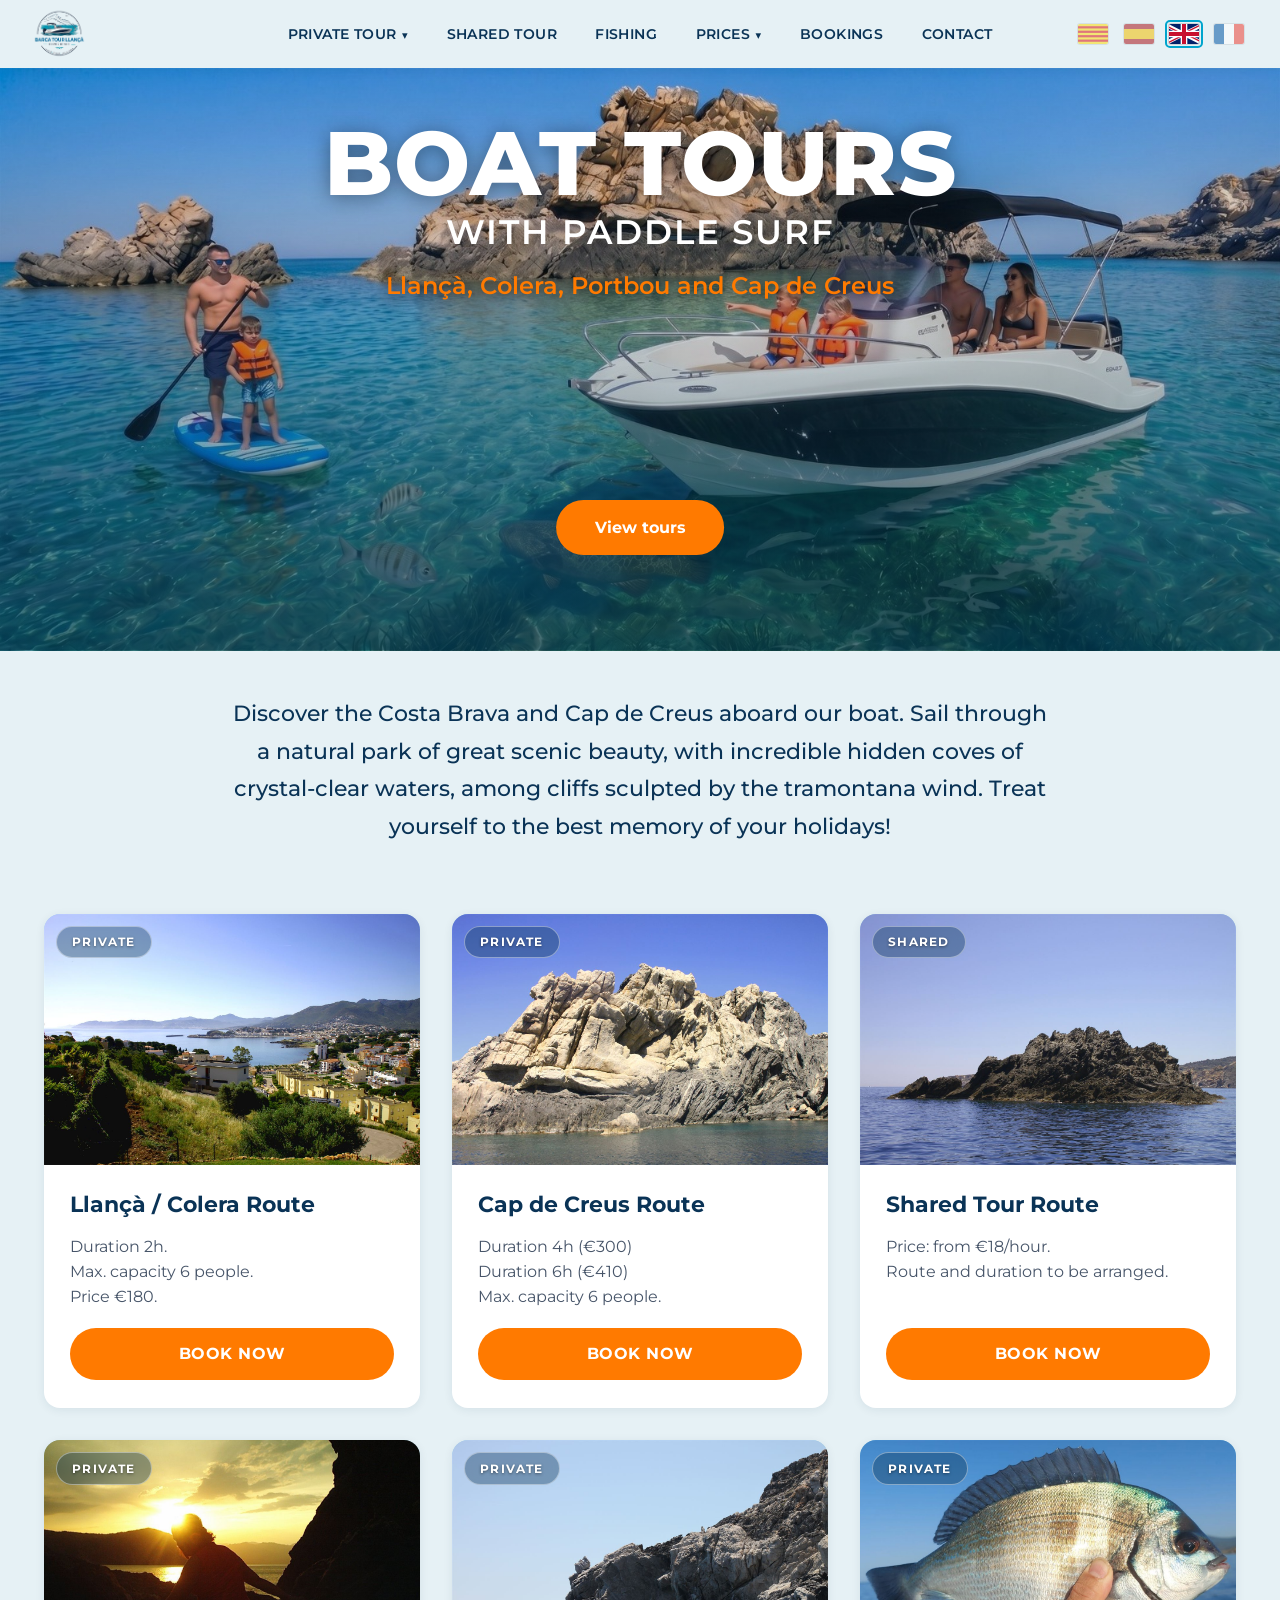
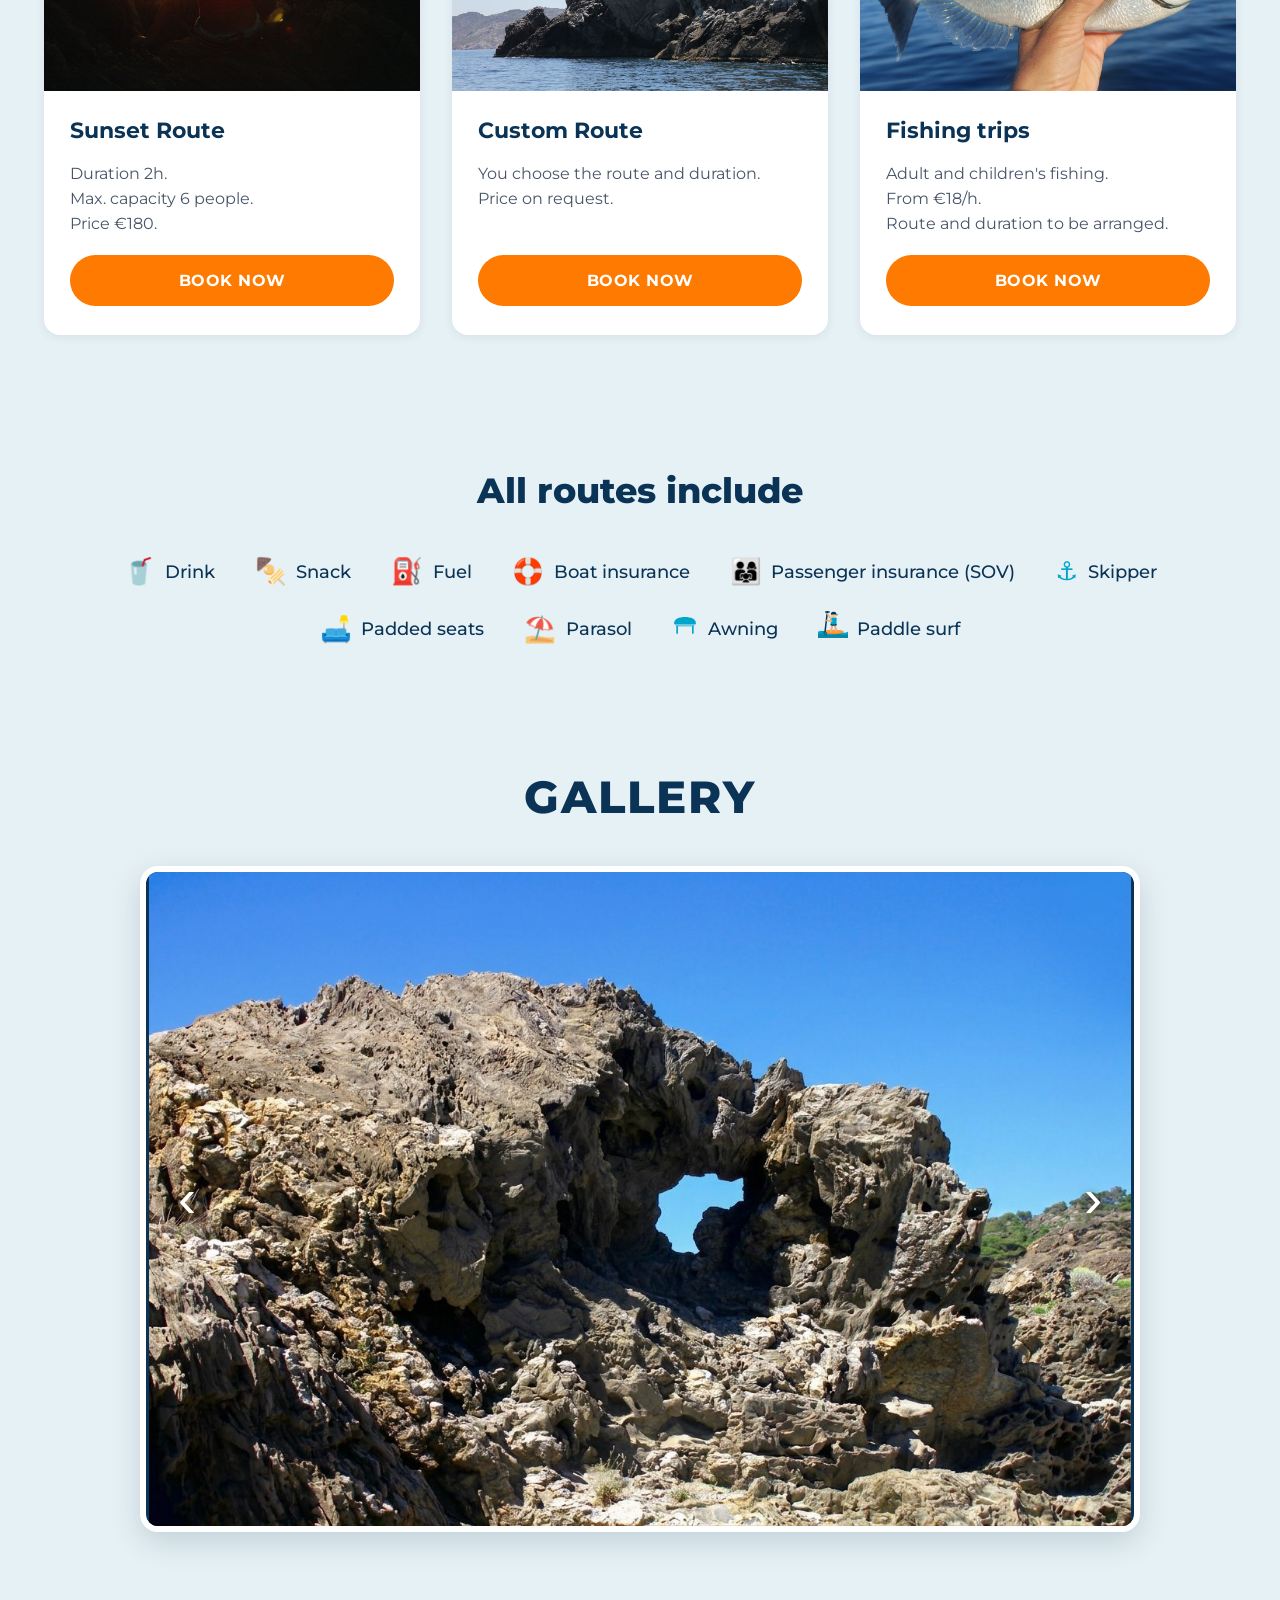
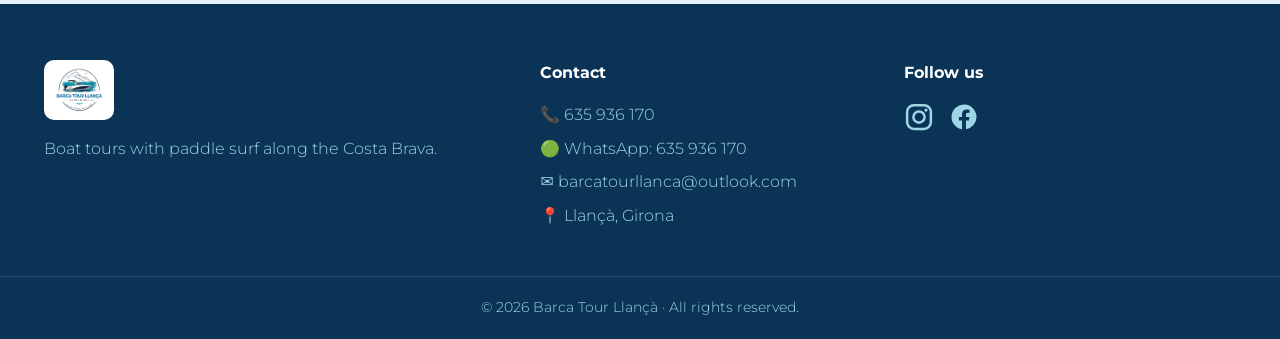
==== index.html @ fc1ee7b6 "Arreglat error de disposició" ====
<!DOCTYPE html>
<html lang="es">
<head>
  <meta charset="UTF-8" />
  <meta name="viewport" content="width=device-width, initial-scale=1.0" />

  <!-- Icona de la pestanya del navegador i de les cerques (favicon) -->
  <link rel="icon" type="image/png" href="img/favicon.png" />
  <link rel="apple-touch-icon" href="img/favicon.png" />

  <!-- SEO -->
  <title data-i18n="page_title">Excursiones en barco en Llançà y Cap de Creus | Barca Tour Llançà</title>
  <meta name="description" data-i18n="meta_description"
        content="Descubre la Costa Brava y Cap de Creus en barca desde Llançà: calas de aguas cristalinas, paddle surf y salidas de pesca. ¡El mejor recuerdo de tus vacaciones!" />
  <meta name="keywords"
        content="excursiones en barco Llançà, boat tour Cap de Creus, excursiones Colera, pesca turística Costa Brava, tours en barca, paddle surf Llançà, Portbou" />
  <meta name="author" content="Barca Tour Llançà" />
  <meta name="robots" content="index, follow" />
  <link rel="canonical" href="https://www.barcatourllanca.com/" />

  <!-- Open Graph (al compartir a xarxes) -->
  <meta property="og:type" content="website" />
  <meta property="og:url" content="https://www.barcatourllanca.com/" />
  <meta property="og:title" content="Excursiones en barco en Llançà y Cap de Creus | Barca Tour Llançà" />
  <meta property="og:description" content="Descubre la Costa Brava y Cap de Creus en barca desde Llançà: calas de aguas cristalinas, paddle surf y salidas de pesca. ¡El mejor recuerdo de tus vacaciones!" />
  <meta property="og:image" content="https://www.barcatourllanca.com/img/fondo.jpg" />
  <meta property="og:locale" content="es_ES" />
  <meta name="twitter:card" content="summary_large_image" />
  <meta name="twitter:image" content="https://www.barcatourllanca.com/img/fondo.jpg" />

  <!-- Dades estructurades per a Google -->
  <script type="application/ld+json">
  {
    "@context": "https://schema.org",
    "@type": "TravelAgency",
    "name": "Barca Tour Llançà",
    "url": "https://www.barcatourllanca.com",
    "description": "Excursiones en barco en Llançà, boat tour por Cap de Creus, excursiones a Colera y Portbou y pesca turística en la Costa Brava.",
    "image": "https://www.barcatourllanca.com/img/fondo.jpg",
    "telephone": "+34635936170",
    "email": "barcatourllanca@outlook.com",
    "address": {
      "@type": "PostalAddress",
      "streetAddress": "Port de Llançà S/N",
      "addressLocality": "Llançà",
      "addressRegion": "Girona",
      "postalCode": "17490",
      "addressCountry": "ES"
    },
    "areaServed": ["Llançà", "Colera", "Portbou", "Cap de Creus", "Costa Brava"],
    "knowsLanguage": ["ca", "es", "en", "fr"],
    "sameAs": ["https://instagram.com/barcatourllanca"]
  }
  </script>

  <!-- Tipografia Montserrat (totes les variants) -->
  <link rel="preconnect" href="https://fonts.googleapis.com" />
  <link rel="preconnect" href="https://fonts.gstatic.com" crossorigin />
  <link
    href="https://fonts.googleapis.com/css2?family=Montserrat:ital,wght@0,100..900;1,100..900&display=swap"
    rel="stylesheet" />

  <link rel="stylesheet" href="css/styles.css?v=2" />
</head>

<body id="top">
  <!-- ============ 1. ENCAPÇALAMENT ============ -->
  <header class="site-header">
    <!-- Una sola barra blanca: logo (esquerra) · pestanyes (centre) · idiomes (dreta) -->
    <div class="mainbar">
      <div class="mainbar-inner">
        <a class="logo-link" href="#top" aria-label="Inici">
          <img class="logo" src="img/logo.png" alt="Barca Tour Llançà - excursiones en barco" />
        </a>

        <nav class="nav-row" aria-label="Principal">
          <ul class="nav-list">
            <li class="nav-item has-dropdown">
              <a href="#v1" data-i18n="nav_private">TOUR PRIVADO</a>
              <ul class="dropdown">
                <li><a href="#v1" data-i18n="dd_colera">Ruta Colera / Portbou</a></li>
                <li><a href="#v2" data-i18n="dd_creus">Ruta Cap de Creus</a></li>
                <li><a href="#v3" data-i18n="dd_personal">Tour personalizado</a></li>
                <li><a href="#v4" data-i18n="dd_sunset">Tour Puesta de Sol</a></li>
              </ul>
            </li>
            <li class="nav-item"><a href="#v5" data-i18n="nav_shared">TOUR COMPARTIDO</a></li>
            <li class="nav-item"><a href="#v6" data-i18n="nav_fishing">PESCA</a></li>
            <li class="nav-item has-dropdown">
              <a href="#tours" data-i18n="nav_prices">PRECIOS</a>
              <ul class="dropdown" data-nosnippet>
                <li><a href="#tours" data-i18n="pr_2h">2 h — 180€</a></li>
                <li><a href="#tours" data-i18n="pr_4h">4 h — 300€</a></li>
                <li><a href="#tours" data-i18n="pr_6h">6 h — 410€</a></li>
              </ul>
            </li>
            <li class="nav-item"><a href="https://wa.me/34635936170?text=Hola!%20Vull%20fer%20una%20reserva" target="_blank" rel="noopener" data-i18n="nav_bookings">RESERVAS</a></li>
            <li class="nav-item"><a href="#contacte" data-i18n="nav_contact">CONTACTO</a></li>
          </ul>
        </nav>

        <div class="lang-switcher" role="group" aria-label="Language selector">
          <button class="lang-btn" data-lang="ca" title="Català"><img src="img/flags/ca.svg" alt="Català" /></button>
          <button class="lang-btn" data-lang="es" title="Español"><img src="img/flags/es.svg" alt="Español" /></button>
          <button class="lang-btn" data-lang="en" title="English"><img src="img/flags/en.svg" alt="English" /></button>
          <button class="lang-btn" data-lang="fr" title="Français"><img src="img/flags/fr.svg" alt="Français" /></button>
        </div>

        <button class="nav-toggle" aria-label="Menú" aria-expanded="false">
          <span></span><span></span><span></span>
        </button>

        <!-- Menú compacte només per a mòbil (3 botons) -->
        <ul class="mobile-menu" aria-label="Menú mòbil">
          <li><a href="#tours" data-i18n="nav_excursions">EXCURSIONES</a></li>
          <li><a href="https://wa.me/34635936170?text=Hola!%20Vull%20fer%20una%20reserva" target="_blank" rel="noopener" data-i18n="nav_bookings">RESERVAS</a></li>
          <li><a href="#contacte" data-i18n="nav_contact">CONTACTO</a></li>
        </ul>
      </div>
    </div>
  </header>

  <!-- ============ 2. COS ============ -->
  <main>
    <!-- Hero amb fondo.jpg (es mou amb l'scroll) -->
    <section class="hero">
      <div class="hero-overlay">
        <h1 class="hero-title">
          <span class="hero-title-main" data-i18n="hero_title_main">TOURS EN BARCA</span>
          <span class="hero-title-sub" data-i18n="hero_title_sub">CON PADDLE SURF</span>
        </h1>
        <p class="hero-subtitle" data-i18n="hero_subtitle">
          Llançà, Colera, Portbou y Cap de Creus
        </p>
        <a href="#tours" class="btn-primary" data-i18n="hero_cta">Ver excursiones</a>
      </div>
    </section>

    <!-- Secció: text descriptiu (just sota la foto del fons) -->
    <section class="intro reveal">
      <p class="intro-text" data-i18n="intro_text">
        Descobreix la Costa Brava i Cap de Creus a bord de la nostra barca. Navega per un parc
        natural d'una gran bellesa paisatgística, amb increïbles cales amagades, d'aigües
        cristal·lines, entre penya-segats esculpits per la tramuntana. Regala't el millor record
        de les teves vacances!
      </p>
    </section>

    <!-- 6 finestres (3 + 3) -->
    <section id="tours" class="windows">
      <div class="windows-grid">

        <!-- 1. Ruta Llançà / Colera (fotos v1) -->
        <article class="window reveal" id="v1" data-route="Ruta Llançà / Colera">
          <span class="route-tag" data-i18n="tag_private">Privat</span>
          <div class="slideshow" data-window="1"></div>
          <div class="window-info">
            <h3 class="window-title" data-i18n="w1_title">Ruta Llançà / Colera</h3>
            <p class="window-detail" data-nosnippet>
              <span data-i18n="w1_l1">Duración 2h.</span>
              <span data-i18n="w1_l2">Capacidad máxima 6p.</span>
              <span data-i18n="w1_l3">Precio 180€.</span>
            </p>
            <a class="btn-reserve" target="_blank" rel="noopener" data-i18n="reserve_now">RESERVA AHORA</a>
          </div>
        </article>

        <!-- 2. Ruta Cap de Creus (fotos v2) -->
        <article class="window reveal" id="v2" data-route="Ruta Cap de Creus">
          <span class="route-tag" data-i18n="tag_private">Privat</span>
          <div class="slideshow" data-window="2"></div>
          <div class="window-info">
            <h3 class="window-title" data-i18n="w2_title">Ruta Cap de Creus</h3>
            <p class="window-detail" data-nosnippet>
              <span data-i18n="w2_l1">Duración 4h (300€)</span>
              <span data-i18n="w2_l2">Duración 6h (410€)</span>
              <span data-i18n="w2_l3">Capacidad máxima 6p.</span>
            </p>
            <a class="btn-reserve" target="_blank" rel="noopener" data-i18n="reserve_now">RESERVA AHORA</a>
          </div>
        </article>

        <!-- 3. Ruta Tour Compartit (fotos v5) -->
        <article class="window reveal" id="v5" data-route="Ruta Tour Compartit">
          <span class="route-tag" data-i18n="tag_shared">Compartit</span>
          <div class="slideshow" data-window="5"></div>
          <div class="window-info">
            <h3 class="window-title" data-i18n="w5_title">Ruta Tour Compartit</h3>
            <p class="window-detail" data-nosnippet>
              <span data-i18n="w5_l1">Precio: a partir de 18€/hora.</span>
              <span data-i18n="w5_l2">Ruta y duración a concretar.</span>
            </p>
            <a class="btn-reserve" target="_blank" rel="noopener" data-i18n="reserve_now">RESERVA AHORA</a>
          </div>
        </article>

        <!-- 4. Ruta Posta de Sol (fotos v4) -->
        <article class="window reveal" id="v4" data-route="Ruta Puesta de Sol">
          <span class="route-tag" data-i18n="tag_private">Privat</span>
          <div class="slideshow" data-window="4"></div>
          <div class="window-info">
            <h3 class="window-title" data-i18n="w4_title">Ruta Puesta de Sol</h3>
            <p class="window-detail" data-nosnippet>
              <span data-i18n="w4_l1">Duración 2h.</span>
              <span data-i18n="w4_l2">Capacidad máxima 6p.</span>
              <span data-i18n="w4_l3">Precio 180€.</span>
            </p>
            <a class="btn-reserve" target="_blank" rel="noopener" data-i18n="reserve_now">RESERVA AHORA</a>
          </div>
        </article>

        <!-- 5. Ruta Personalitzada (fotos v3) -->
        <article class="window reveal" id="v3" data-route="Ruta Personalizada">
          <span class="route-tag" data-i18n="tag_private">Privat</span>
          <div class="slideshow" data-window="3"></div>
          <div class="window-info">
            <h3 class="window-title" data-i18n="w3_title">Ruta Personalizada</h3>
            <p class="window-detail" data-nosnippet>
              <span data-i18n="w3_l1">Tú decides ruta y duración.</span>
              <span data-i18n="w3_l2">Precio a convenir.</span>
            </p>
            <a class="btn-reserve" target="_blank" rel="noopener" data-i18n="reserve_now">RESERVA AHORA</a>
          </div>
        </article>

        <!-- 6. Tour Pesca (fotos v6) -->
        <article class="window reveal" id="v6" data-route="Salidas de pesca">
          <span class="route-tag" data-i18n="tag_private">Privat</span>
          <div class="slideshow" data-window="6"></div>
          <div class="window-info">
            <h3 class="window-title" data-i18n="w6_title">Salidas de pesca</h3>
            <p class="window-detail" data-nosnippet>
              <span data-i18n="w6_l1">Pesca adultos y pesca infantil.</span>
              <span data-i18n="w6_l2">A partir de 18€/h.</span>
              <span data-i18n="w6_l3">Ruta y duración a concretar.</span>
            </p>
            <a class="btn-reserve" target="_blank" rel="noopener" data-i18n="reserve_now">RESERVA AHORA</a>
          </div>
        </article>

      </div>
    </section>

    <!-- Secció: què inclouen les rutes -->
    <section class="includes reveal">
      <div class="includes-inner">
        <h2 data-i18n="includes_title">Todas nuestras rutas incluyen</h2>
        <ul class="includes-list">
          <li><span class="ico">🥤</span> <span data-i18n="inc_drink">Bebida</span></li>
          <li><span class="ico">🍢</span> <span data-i18n="inc_snack">Aperitivo</span></li>
          <li><span class="ico">⛽</span> <span data-i18n="inc_fuel">Combustible</span></li>
          <li><span class="ico">🛟</span> <span data-i18n="inc_boat">Seguro de barca</span></li>
          <li><span class="ico">👨‍👩‍👧</span> <span data-i18n="inc_pax">Seguro de pasajeros (SOV)</span></li>
          <li><span class="ico">⚓</span> <span data-i18n="inc_skipper">Patrón</span></li>
          <li><span class="ico">🛋️</span> <span data-i18n="inc_seats">Asientos acolchados</span></li>
          <li><span class="ico">⛱️</span> <span data-i18n="inc_parasol">Parasol</span></li>
          <li>
            <span class="ico">
              <svg viewBox="0 0 24 24" width="26" height="26" fill="currentColor" aria-hidden="true">
                <path d="M2 10c0-3.6 4.5-5.5 10-5.5S22 6.4 22 10v1H2v-1z" />
                <path d="M2 11h20l-2.2 2.4H4.2L2 11z" opacity=".55" />
                <rect x="4" y="12.6" width="1.5" height="7.4" rx=".5" />
                <rect x="18.5" y="12.6" width="1.5" height="7.4" rx=".5" />
              </svg>
            </span>
            <span data-i18n="inc_awning">Toldo</span>
          </li>
          <li>
            <span class="ico">
              <svg viewBox="0 0 48 48" width="30" height="30" aria-hidden="true">
                <!-- aigua -->
                <path d="M0 38 q6 -3 12 0 t12 0 t12 0 t12 0 V48 H0Z" fill="#00A5CD" />
                <path d="M0 42 q6 -2.5 12 0 t12 0 t12 0 t12 0 V48 H0Z" fill="#0b87a8" />
                <!-- taula -->
                <ellipse cx="25" cy="38.5" rx="16" ry="3.3" fill="#FF7A00" />
                <ellipse cx="25" cy="37.7" rx="16" ry="3" fill="#ff9a3d" />
                <!-- pala (mànec + fulla) -->
                <line x1="15" y1="6" x2="11" y2="40" stroke="#0A3356" stroke-width="2.4" stroke-linecap="round" />
                <line x1="12.3" y1="6.5" x2="17.7" y2="6.5" stroke="#0A3356" stroke-width="2.4" stroke-linecap="round" />
                <path d="M8.5 38 l5.5 1.5 -1.5 5 z" fill="#00A5CD" stroke="#0A3356" stroke-width="0.8" />
                <!-- cames -->
                <path d="M22.5 29 l-1.5 8" stroke="#eab17c" stroke-width="3.2" stroke-linecap="round" />
                <path d="M27.5 29 l1.5 8" stroke="#eab17c" stroke-width="3.2" stroke-linecap="round" />
                <!-- pantaló -->
                <path d="M20 25 h10 v2.5 q-5 2 -10 0 z" fill="#0A3356" />
                <!-- samarreta -->
                <path d="M20 16 q5 -2.2 10 0 l-0.6 9.5 q-4.4 1.6 -8.8 0 z" fill="#00A5CD" />
                <!-- braços cap a la pala -->
                <path d="M21 17.5 L14.7 9" stroke="#eab17c" stroke-width="2.6" stroke-linecap="round" />
                <path d="M22 21 L13.4 20" stroke="#eab17c" stroke-width="2.6" stroke-linecap="round" />
                <!-- cap -->
                <circle cx="25" cy="11" r="4.3" fill="#f4c98f" />
                <!-- gorra -->
                <path d="M20.4 10.4 a4.6 4.6 0 0 1 9.2 0 z" fill="#0A3356" />
                <path d="M29.6 10.4 l3.2 .5 -3.2 1.2 z" fill="#0A3356" />
              </svg>
            </span>
            <span data-i18n="inc_paddle">Paddle surf</span>
          </li>
        </ul>
      </div>
    </section>

    <!-- Secció: GALERIA -->
    <section id="galeria" class="gallery reveal">
      <h2 class="gallery-title" data-i18n="gallery_title">GALERÍA</h2>
      <div class="gallery-carousel" id="gallery">
        <button class="g-arrow g-prev" aria-label="Anterior">&#8249;</button>
        <button class="g-arrow g-next" aria-label="Siguiente">&#8250;</button>
      </div>
    </section>
  </main>

  <!-- ============ 3. PEU DE PÀGINA ============ -->
  <footer id="contacte" class="site-footer">
    <div class="footer-inner">
      <div class="footer-col">
        <a href="#top" aria-label="Inici">
          <img class="footer-logo" src="img/logo.png" alt="Barca Tour Llançà - excursiones en barco" />
        </a>
        <p data-i18n="footer_tagline">Tours en barca con paddle surf por la Costa Brava.</p>
      </div>
      <div class="footer-col">
        <h4 data-i18n="footer_contact_title">Contacto</h4>
        <p>📞 <a href="tel:+34635936170">635 936 170</a></p>
        <p>🟢 <a href="https://wa.me/34635936170" target="_blank" rel="noopener">WhatsApp: 635 936 170</a></p>
        <p>✉️ <a href="mailto:barcatourllanca@outlook.com">barcatourllanca@outlook.com</a></p>
        <p>📍 <a href="https://www.google.com/maps/search/?api=1&query=Port+de+Llan%C3%A7%C3%A0,+Girona,+Espanya" target="_blank" rel="noopener"><span data-i18n="footer_address">Port de Llançà S/N</span></a></p>
      </div>
      <div class="footer-col">
        <h4 data-i18n="footer_follow_title">Síguenos</h4>
        <div class="social">
          <a href="https://instagram.com/barcatourllanca" target="_blank" rel="noopener" aria-label="Instagram">
            <svg viewBox="0 0 24 24" fill="none" stroke="currentColor" stroke-width="2" aria-hidden="true">
              <rect x="2.5" y="2.5" width="19" height="19" rx="5.5" />
              <circle cx="12" cy="12" r="4.5" />
              <circle cx="17.6" cy="6.4" r="1.3" fill="currentColor" stroke="none" />
            </svg>
          </a>
          <a href="https://www.facebook.com/profile.php?id=61590834710338" target="_blank" rel="noopener" aria-label="Facebook">
            <svg viewBox="0 0 24 24" fill="currentColor" aria-hidden="true">
              <path d="M22 12a10 10 0 1 0-11.56 9.88v-6.99H7.9V12h2.54V9.85c0-2.5 1.49-3.89 3.78-3.89 1.09 0 2.24.2 2.24.2v2.46h-1.26c-1.24 0-1.63.77-1.63 1.56V12h2.78l-.44 2.89h-2.34v6.99A10 10 0 0 0 22 12z" />
            </svg>
          </a>
        </div>
      </div>
    </div>
    <div class="footer-bottom">
      <p>© <span id="year"></span> Barca Tour Llançà · <span data-i18n="footer_rights">Todos los derechos reservados.</span></p>
    </div>
  </footer>

  <script src="js/i18n.js?v=2"></script>
</body>
</html>
---- css/styles.css ----
/* ============================================================
   VARIABLES I PALETA (tema marí)
   ============================================================ */
:root {
  --c-deep:    #0A3356;   /* blau marí: textos, títols, línies */
  --c-sea:     #00A5CD;   /* cian de marca */
  --c-primary: #00A5CD;   /* cian: enllaços i detalls */
  --c-sky:     #9fd6e6;   /* cian clar (text del peu) */
  --c-foam:    #E6F1F5;   /* fons amb un toc de mar suau (60% del lloc) */
  --c-sand:    #ff9a3d;   /* taronja clar (hover del CTA) */
  --c-sun:     #FF7A00;   /* taronja CTA "Reserva" */
  --c-white:   #ffffff;
  --c-text:    #0A3356;   /* text principal */
  --c-muted:   #475569;   /* text secundari */

  --shadow-sm: 0 2px 10px rgba(2, 48, 71, 0.08);
  --shadow-md: 0 10px 30px rgba(2, 48, 71, 0.16);
  --radius:    16px;
  --maxw:      1240px;
  --t:         0.3s ease;
}

/* ============================================================
   RESET I BASE
   ============================================================ */
*, *::before, *::after { box-sizing: border-box; margin: 0; padding: 0; }
html { scroll-behavior: smooth; scroll-padding-top: 100px; }
body {
  font-family: "Montserrat", system-ui, sans-serif;
  font-weight: 400;
  color: var(--c-text);
  background: var(--c-foam);
  line-height: 1.6;
  overflow-x: hidden;
}
img { display: block; max-width: 100%; }
a { text-decoration: none; color: inherit; }
ul { list-style: none; }

/* ============================================================
   1. ENCAPÇALAMENT
   ============================================================ */
.site-header {
  position: sticky;
  top: 0;
  z-index: 1000;
  background: var(--c-foam);     /* mateix fons que la resta (toc de mar, no blanc) */
  box-shadow: var(--shadow-sm);
}

/* Selector d'idioma amb banderes (a la dreta de la barra blanca) */
.lang-switcher {
  display: flex;
  gap: 0.45rem;
  grid-column: 3;
  justify-self: end;
}
.lang-btn {
  border: 2px solid transparent;
  background: transparent;
  padding: 2px;
  border-radius: 5px;
  cursor: pointer;
  opacity: 0.55;
  line-height: 0;
  transition: var(--t);
}
.lang-btn:hover { opacity: 1; }
.lang-btn.active { opacity: 1; border-color: var(--c-primary); }
.lang-btn img {
  width: 30px;
  height: 20px;
  object-fit: cover;
  border-radius: 2px;
  display: block;
  box-shadow: 0 0 0 1px rgba(0, 0, 0, 0.12);   /* contorn fi perquè es vegi sobre blanc */
}

/* Barra principal */
.mainbar { background: var(--c-foam); }
.mainbar-inner {
  position: relative;
  max-width: none;
  margin: 0;
  padding: 0.45rem 2rem;                /* barra una mica més baixa */
  display: grid;
  grid-template-columns: 1fr auto 1fr;  /* logo esq. | pestanyes centre | idiomes dreta */
  align-items: center;
  gap: 1.5rem;
}
.logo-link { grid-column: 1; justify-self: start; }   /* logo a l'esquerra de tot */
.nav-row   { grid-column: 2; justify-self: center; }  /* pestanyes al centre */
.logo {
  height: 54px;
  width: auto;
  object-fit: contain;
  transition: height var(--t);
}
/* La capçalera s'encongeix en fer scroll */
.site-header.scrolled .logo { height: 42px; }
.site-header.scrolled .mainbar-inner { padding-top: 0.35rem; padding-bottom: 0.35rem; }

/* Pestanyes */
.nav-list {
  display: flex;
  align-items: center;
  gap: 0.4rem;
  flex-wrap: wrap;
  justify-content: center;
}
.nav-item > a {
  display: block;
  padding: 0.55rem 1rem;
  border-radius: 999px;
  font-weight: 600;
  font-size: 0.9rem;
  letter-spacing: 0.4px;
  color: var(--c-deep);
  transition: var(--t);
}
.nav-item > a:hover { background: var(--c-white); color: var(--c-primary); }

/* Menú desplegable (Tour Privat) */
.has-dropdown { position: relative; }
.has-dropdown > a::after {
  content: "▾";
  margin-left: 0.35rem;
  font-size: 0.7rem;
}
.dropdown {
  position: absolute;
  top: 100%;
  left: 50%;
  transform: translateX(-50%) translateY(10px);
  min-width: 240px;
  background: var(--c-white);
  border-radius: 12px;
  box-shadow: var(--shadow-md);
  padding: 0.5rem;
  opacity: 0;
  visibility: hidden;
  transition: var(--t);
  z-index: 50;
}
.has-dropdown:hover .dropdown,
.has-dropdown:focus-within .dropdown {
  opacity: 1;
  visibility: visible;
  transform: translateX(-50%) translateY(6px);
}
.dropdown a {
  display: block;
  padding: 0.65rem 0.9rem;
  border-radius: 8px;
  font-size: 0.88rem;
  font-weight: 500;
  color: var(--c-text);
  transition: var(--t);
}
.dropdown a:hover { background: var(--c-foam); color: var(--c-primary); }

/* Botó hamburguesa */
.nav-toggle {
  display: none;
  flex-direction: column;
  gap: 5px;
  background: none;
  border: none;
  cursor: pointer;
  padding: 0.4rem;
}
.nav-toggle span {
  width: 26px;
  height: 3px;
  background: var(--c-deep);
  border-radius: 2px;
  transition: var(--t);
}

/* Menú compacte de mòbil: amagat per defecte (només es mostra en mòbil) */
.mobile-menu { display: none; }

/* ============================================================
   2. HERO (fondo.jpg que es mou amb l'scroll)
   ============================================================ */
.hero {
  position: relative;
  /* L'alçada segueix la proporció de la foto (2952x1344 = 45.5%) perquè es vegi SENCERA */
  height: 45.5vw;
  min-height: 460px;
  max-height: 96vh;
  display: flex;
  align-items: flex-start;          /* text a dalt */
  justify-content: center;
  text-align: center;
  padding: 3rem 1.5rem 1.5rem;
  color: var(--c-white);
  /* Degradat: a dalt transparent (es veu el cel), al centre clar (la barca),
     a baix fosc (el text es llegeix bé) */
  background-image:
    linear-gradient(180deg,
      rgba(2, 48, 71, 0.08) 0%,
      rgba(2, 48, 71, 0.20) 45%,
      rgba(2, 48, 71, 0.70) 100%),
    url("../img/fondo.jpg");
  background-size: cover;
  background-position: center;
  background-repeat: no-repeat;
  /* SENSE "fixed": la imatge es desplaça amb la pàgina */
}
.hero-overlay { max-width: 900px; margin: 0 auto; width: 100%; }
.hero-title {
  margin: 0 auto;
  text-align: center;
  line-height: 1.05;
  text-transform: uppercase;
  letter-spacing: 1px;
  text-shadow: 0 2px 20px rgba(0, 0, 0, 0.4);
}
.hero-title-main { display: block; font-size: clamp(2.6rem, 8vw, 5.6rem); font-weight: 800; white-space: nowrap; }
.hero-title-sub  { display: block; margin-top: 0.25rem; font-size: clamp(1.1rem, 3vw, 2.1rem); font-weight: 600; letter-spacing: 2px; }
.hero-subtitle {
  margin: 1.1rem 0 2rem;
  font-size: clamp(1.05rem, 2.2vw, 1.5rem);
  font-weight: 600;
  color: var(--c-sun);                       /* taronja corporatiu */
  text-shadow: 0 2px 12px rgba(0, 0, 0, 0.55); /* perquè es llegeixi sobre la foto */
}
.btn-primary {
  position: absolute;        /* separat del text, ancorat a baix */
  left: 50%;
  bottom: 6rem;            /* just sota la barca; puja/baixa aquest valor */
  transform: translateX(-50%);
  background: var(--c-sun);
  color: var(--c-white);
  font-weight: 700;
  padding: 0.9rem 2.4rem;
  border-radius: 999px;
  box-shadow: var(--shadow-md);
  transition: var(--t);
}
.btn-primary:hover { background: var(--c-sand); transform: translateX(-50%) translateY(-3px); }

/* ============================================================
   2. FINESTRES (3 + 3)
   ============================================================ */
.windows {
  max-width: var(--maxw);
  margin: 0 auto;
  padding: 2.5rem 1.5rem 4.5rem;
}
.windows-grid {
  display: grid;
  grid-template-columns: repeat(3, 1fr);
  gap: 2rem;
}
.window {
  position: relative;
  z-index: 1;
  display: flex;
  flex-direction: column;          /* per alinear el botó a baix */
  background: var(--c-white);
  border-radius: var(--radius);
  overflow: hidden;
  box-shadow: var(--shadow-sm);
  transition: transform var(--t), box-shadow var(--t);
}
/* En passar-hi el cursor: zoom (s'amplia) i se situa per damunt de les altres.
   Es fa servir més especificitat perquè guanyi a ".reveal.visible { transform: none }" */
.windows-grid .window:hover {
  transform: scale(1.06);
  z-index: 10;
  box-shadow: var(--shadow-md);
}

/* Ressaltat suau de la finestra quan s'hi arriba des d'una pestanya de ruta */
.window.flash {
  z-index: 10;
  animation: windowFlash 1.6s ease;
}
@keyframes windowFlash {
  0%   { transform: scale(1);    box-shadow: 0 0 0 0 rgba(0, 165, 205, 0.45), var(--shadow-sm); }
  40%  { transform: scale(1.035); box-shadow: 0 0 0 9px rgba(0, 165, 205, 0.22), var(--shadow-md); }
  100% { transform: scale(1);    box-shadow: 0 0 0 0 rgba(0, 165, 205, 0), var(--shadow-sm); }
}

/* Slideshow amb fos encadenat lent */
.slideshow {
  position: relative;
  width: 100%;
  aspect-ratio: 3 / 2;        /* encaixa millor les fotos (menys retall) */
  flex-shrink: 0;
  overflow: hidden;
  background: var(--c-sky);
}
.slideshow .slide {
  position: absolute;
  inset: 0;
  width: 100%;
  height: 100%;
  object-fit: cover;
  opacity: 0;
  transition: opacity 1s ease;   /* fos lent (degradat) entre fotos */
}
.slideshow .slide.active { opacity: 1; }

/* Etiqueta flotant "Privat / Compartit" a dalt de la foto (vidre glaçat) */
.route-tag {
  position: absolute;
  top: 12px;
  left: 12px;
  z-index: 5;
  padding: 0.32rem 0.95rem;
  border-radius: 999px;
  font-size: 0.78rem;
  font-weight: 700;
  letter-spacing: 1.2px;
  text-transform: uppercase;
  color: #fff;
  background: rgba(10, 51, 86, 0.38);            /* blau marí translúcid */
  backdrop-filter: blur(6px);                    /* difumina la foto del darrere */
  -webkit-backdrop-filter: blur(6px);
  border: 1px solid rgba(255, 255, 255, 0.4);
  text-shadow: 0 1px 3px rgba(0, 0, 0, 0.45);
  pointer-events: none;                          /* no molesta els clics */
}

/* Fletxes estil Instagram (només visibles en hover) */
.slide-arrow {
  position: absolute;
  top: 50%;
  transform: translateY(-50%);
  width: 40px;
  height: 40px;
  display: flex;
  align-items: center;
  justify-content: center;
  border: none;
  background: transparent;                       /* sense cercle blanc */
  color: var(--c-white);
  font-size: 2.4rem;
  line-height: 1;
  cursor: pointer;
  opacity: 0;
  text-shadow: 0 1px 5px rgba(0, 0, 0, 0.65);    /* perquè es vegi sobre la foto */
  transition: opacity var(--t), transform var(--t);
  z-index: 4;
}
.slide-arrow:hover { transform: translateY(-50%) scale(1.18); }
.slide-arrow.prev { left: 6px; }
.slide-arrow.next { right: 6px; }
.window:hover .slide-arrow { opacity: 1; }   /* apareixen en passar el cursor */

/* Placeholder quan encara no hi ha fotos (finestra Pesca) */
.slideshow.no-photo {
  display: flex;
  align-items: center;
  justify-content: center;
  background: linear-gradient(135deg, var(--c-sky), var(--c-primary));
}
.no-photo-label {
  color: var(--c-white);
  font-weight: 700;
  font-size: 1.1rem;
  text-align: center;
  padding: 1rem;
}

.window-info {
  padding: 1.4rem 1.6rem 1.8rem;
  display: flex;
  flex-direction: column;
  flex: 1;                /* ocupa tota l'alçada -> el botó es pot alinear a baix */
}
.window-title {
  font-size: 1.4rem;
  font-weight: 700;
  color: var(--c-deep);
  margin-bottom: 0.7rem;
}
.window-detail { margin-bottom: 1.2rem; }
.window-detail span {
  display: block;
  color: var(--c-muted);
  font-size: 0.98rem;
}

/* Botó "RESERVA AHORA" (obre WhatsApp) */
.btn-reserve {
  display: block;
  margin-top: auto;          /* enganxat a baix -> tots els botons alineats */
  text-align: center;
  background: var(--c-sun);
  color: var(--c-white);
  font-weight: 700;
  letter-spacing: 0.5px;
  padding: 0.8rem 1rem;
  border-radius: 999px;
  transition: var(--t);
}
.btn-reserve:hover { background: var(--c-sand); transform: translateY(-2px); }

/* Animació d'aparició en fer scroll */
.reveal {
  opacity: 0;
  transform: translateY(30px);
  transition: opacity 0.7s ease, transform 0.7s ease;
}
.reveal.visible { opacity: 1; transform: none; }

/* ============================================================
   2b. SECCIÓ "QUÈ INCLOUEN LES RUTES"
   ============================================================ */
.includes {
  background: var(--c-foam);     /* mateix fons clar -> sense canvi brusc */
  color: var(--c-deep);
  padding: 3.5rem 1.5rem;
}
.includes-inner { max-width: var(--maxw); margin: 0 auto; text-align: center; }
.includes h2 {
  font-size: clamp(1.5rem, 3vw, 2.2rem);
  font-weight: 800;
  margin-bottom: 2rem;
}
.includes-list {
  display: flex;
  flex-wrap: wrap;
  justify-content: center;
  gap: 1rem 2.5rem;
}
.includes-list li {
  display: flex;
  align-items: center;
  gap: 0.6rem;
  font-size: 1.1rem;
  font-weight: 500;
}
.includes-list .ico {
  font-size: 1.6rem;
  color: var(--c-primary);
}

/* Text descriptiu (just sota el hero) */
.intro { background: var(--c-foam); padding: 2.75rem 1.5rem 1.75rem; }
.intro-text {
  max-width: 820px;
  margin: 0 auto;
  text-align: center;
  font-size: clamp(1.05rem, 2vw, 1.35rem);
  font-weight: 500;
  line-height: 1.75;
  color: var(--c-deep);
}

/* ============================================================
   2c. GALERIA (gran, gairebé tota la pantalla)
   ============================================================ */
.gallery { padding: 3.5rem 1.5rem 4.5rem; }
.gallery-title {
  text-align: center;
  font-size: clamp(1.8rem, 4vw, 2.8rem);
  font-weight: 800;
  letter-spacing: 2px;
  color: var(--c-deep);
  margin-bottom: 2rem;
}
.gallery-carousel {
  position: relative;
  width: 100%;
  max-width: 1000px;            /* no ocupa tota l'amplada */
  margin: 0 auto;
  aspect-ratio: 3 / 2;          /* mateixa forma que les fotos -> es veuen senceres */
  overflow: hidden;
  border-radius: 18px;
  border: 6px solid var(--c-white);   /* marc blanc tipus foto */
  box-shadow: var(--shadow-md);
  background: var(--c-deep);
}
.gallery-carousel .g-slide {
  position: absolute;
  inset: 0;
  width: 100%;
  height: 100%;
  object-fit: contain;          /* foto SENCERA, sense retallar */
  opacity: 0;
  transition: opacity 1.2s ease;   /* fos lent (degradat) */
}
.gallery-carousel .g-slide.active { opacity: 1; }

.g-arrow {
  position: absolute;
  top: 50%;
  transform: translateY(-50%);
  width: 54px;
  height: 54px;
  display: flex;
  align-items: center;
  justify-content: center;
  border: none;
  background: transparent;                      /* sense cercle blanc */
  color: var(--c-white);
  font-size: 3.4rem;
  line-height: 1;
  cursor: pointer;
  z-index: 5;
  text-shadow: 0 2px 8px rgba(0, 0, 0, 0.6);    /* perquè es vegi sobre la foto */
  transition: transform var(--t);
}
.g-arrow:hover { transform: translateY(-50%) scale(1.15); }
.g-prev { left: 14px; }
.g-next { right: 14px; }

/* ============================================================
   3. PEU DE PÀGINA
   ============================================================ */
.site-footer { background: var(--c-deep); color: var(--c-sky); }
.footer-inner {
  max-width: var(--maxw);
  margin: 0 auto;
  padding: 3.5rem 1.5rem 2.5rem;
  display: grid;
  grid-template-columns: 1.4fr 1fr 1fr;
  gap: 2rem;
}
.footer-logo {
  height: 60px;
  background: var(--c-white);
  padding: 0.3rem 0.6rem;
  border-radius: 10px;
  margin-bottom: 1rem;
}
.footer-col h4 { color: var(--c-white); font-weight: 700; margin-bottom: 1rem; }
.footer-col p { margin-bottom: 0.5rem; font-weight: 300; }
.footer-col a { color: var(--c-sky); transition: var(--t); }
.footer-col a:hover { color: var(--c-white); }

/* Icones de xarxes socials */
.social { display: flex; gap: 0.9rem; align-items: center; }
.social a { display: inline-flex; color: var(--c-sky); transition: var(--t); }
.social a:hover { color: var(--c-white); transform: translateY(-2px); }
.social svg { width: 30px; height: 30px; display: block; }
.footer-bottom {
  border-top: 1px solid rgba(255, 255, 255, 0.12);
  text-align: center;
  padding: 1.25rem;
  font-size: 0.85rem;
  font-weight: 300;
}

/* ============================================================
   RESPONSIVE
   ============================================================ */
@media (max-width: 980px) {
  .windows-grid { grid-template-columns: repeat(2, 1fr); }
  .footer-inner { grid-template-columns: 1fr 1fr; }
}

@media (max-width: 760px) {
  .nav-toggle { display: flex; }

  /* HERO en mòbil: foto vertical pròpia (fondomobil.jpg) i títol que sempre hi cap */
  .hero {
    background-image:
      linear-gradient(180deg,
        rgba(2, 48, 71, 0.12) 0%,
        rgba(2, 48, 71, 0.22) 45%,
        rgba(2, 48, 71, 0.72) 100%),
      url("../img/fondomobil.jpg");
    aspect-ratio: 1734 / 1662;   /* proporció de fondomobil.jpg -> es veu sencera */
    height: auto;
    min-height: 0;
    max-height: none;
    padding: 2.2rem 1.1rem 1.4rem;
  }
  /* El títol pot passar a més d'una línia: així hi cap sencer en tots els idiomes */
  .hero-title-main { white-space: normal; font-size: clamp(2.2rem, 9vw, 3.6rem); }
  .hero-title-sub  { font-size: clamp(1rem, 3.6vw, 1.5rem); }
  .hero-subtitle   { margin: 0.8rem auto 1.4rem; max-width: 18rem; white-space: normal; overflow-wrap: break-word; font-size: clamp(0.9rem, 3.4vw, 1.2rem); }
  .btn-primary     { bottom: 1.4rem; }

  /* En mòbil: logo a l'esquerra; banderes i hamburguesa a la dreta */
  .mainbar-inner { display: flex; align-items: center; gap: 0.6rem; }
  .logo-link { margin-right: auto; }
  .logo { height: 46px; }
  .lang-switcher { gap: 0.3rem; }
  .lang-btn img { width: 26px; height: 18px; }

  /* En mòbil amaguem el menú d'escriptori i fem servir el compacte */
  .nav-row { display: none; }

  /* Menú compacte: pestanya sota el botó de menú, ancorada a la dreta i amb la mida justa */
  .mobile-menu {
    display: block;
    position: absolute;
    top: 100%;
    right: 0.6rem;
    margin-top: 0.4rem;
    min-width: 11rem;
    background: var(--c-white);
    border-radius: 12px;
    box-shadow: var(--shadow-md);
    padding: 0.4rem;
    opacity: 0;
    visibility: hidden;
    transform: translateY(-8px);
    transition: opacity 0.25s ease, transform 0.25s ease, visibility 0.25s;
    z-index: 1200;
  }
  .mobile-menu.open { opacity: 1; visibility: visible; transform: translateY(0); }
  .mobile-menu li + li { margin-top: 0.15rem; }
  .mobile-menu a {
    display: block;
    padding: 0.8rem 1.4rem;
    text-align: center;
    white-space: nowrap;
    font-weight: 600;
    font-size: 0.95rem;
    letter-spacing: 0.4px;
    color: var(--c-deep);
    border-radius: 8px;
    transition: var(--t);
  }
  .mobile-menu a:hover,
  .mobile-menu a:active { background: var(--c-foam); color: var(--c-primary); }

  .windows-grid { grid-template-columns: 1fr; }
  .footer-inner { grid-template-columns: 1fr; text-align: center; }
  .footer-logo { margin-left: auto; margin-right: auto; }
  /* Icones d'Instagram i Facebook centrades en mòbil */
  .social { justify-content: center; }

  /* Galeria i fletxes més contingudes en mòbil */
  .g-arrow { width: 44px; height: 44px; font-size: 1.5rem; }
  .g-prev { left: 10px; } .g-next { right: 10px; }
  .includes-list { flex-direction: column; align-items: center; gap: 0.8rem; }
}
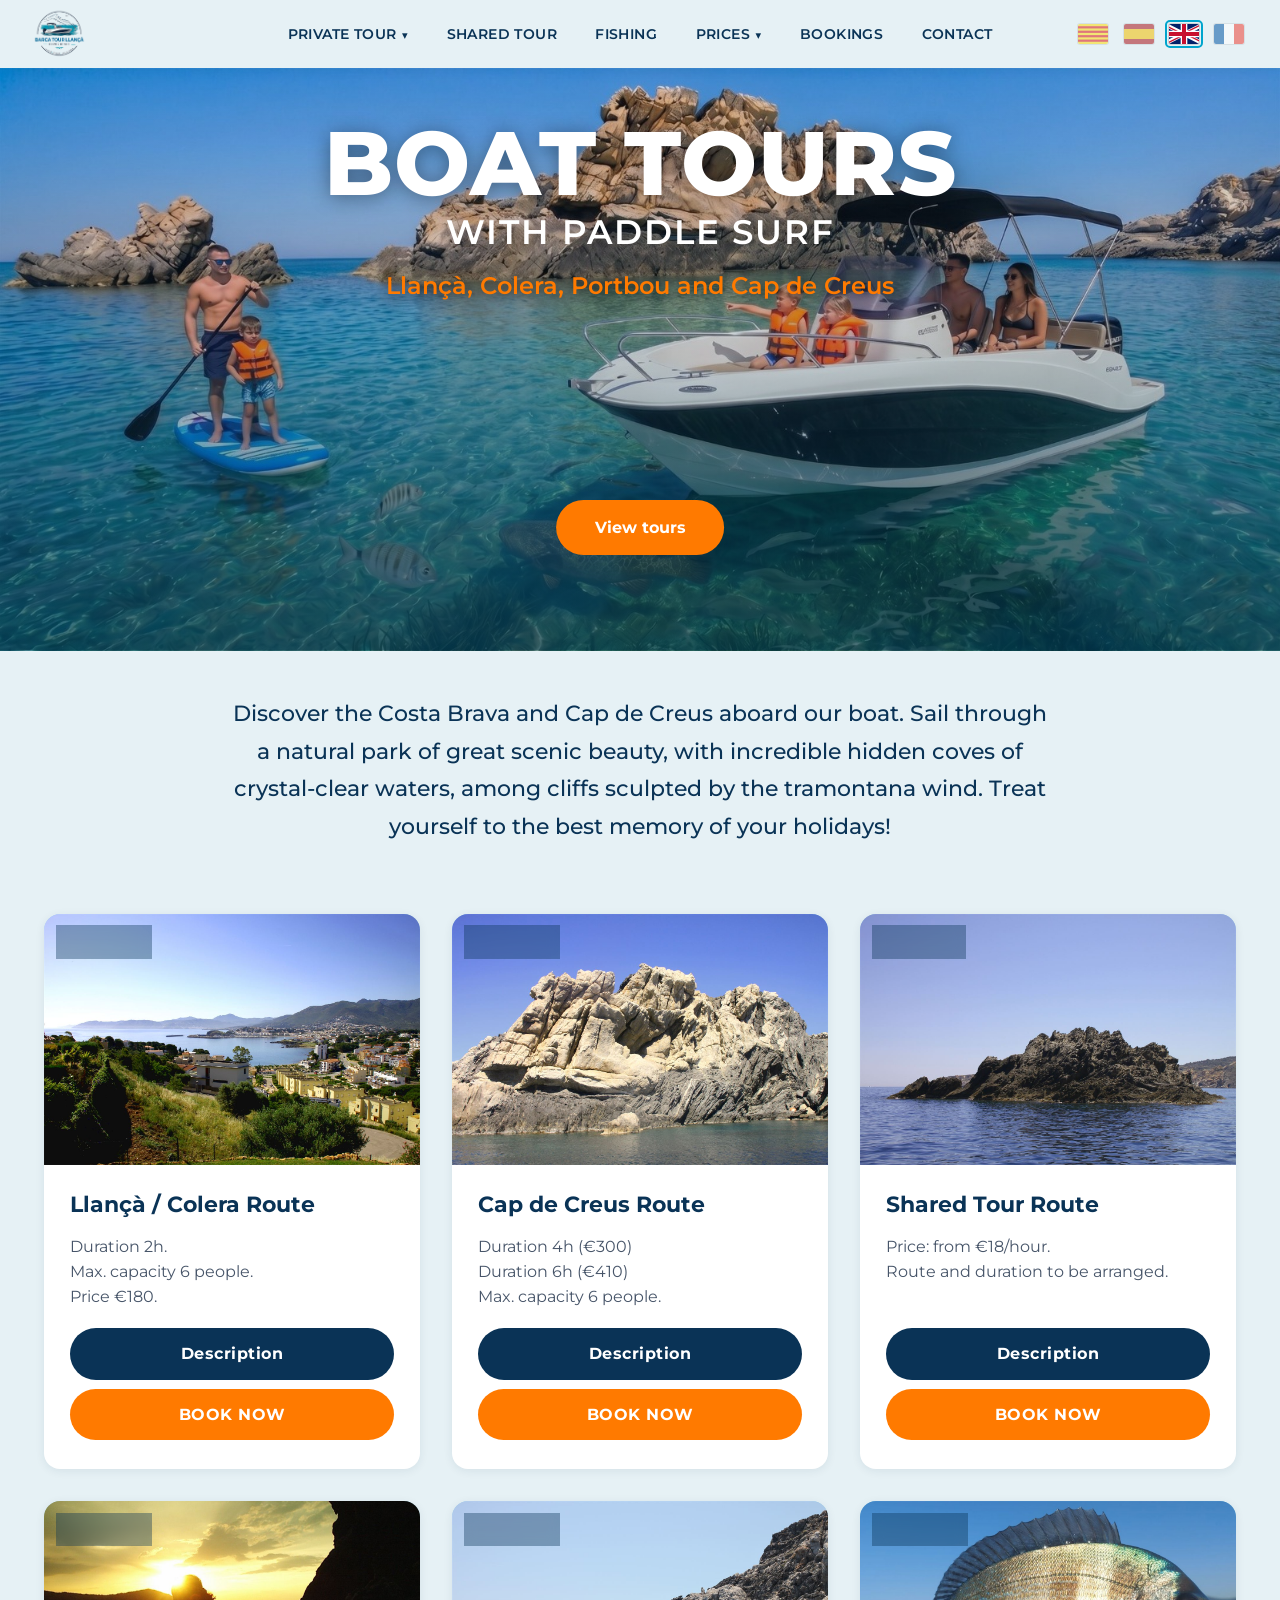
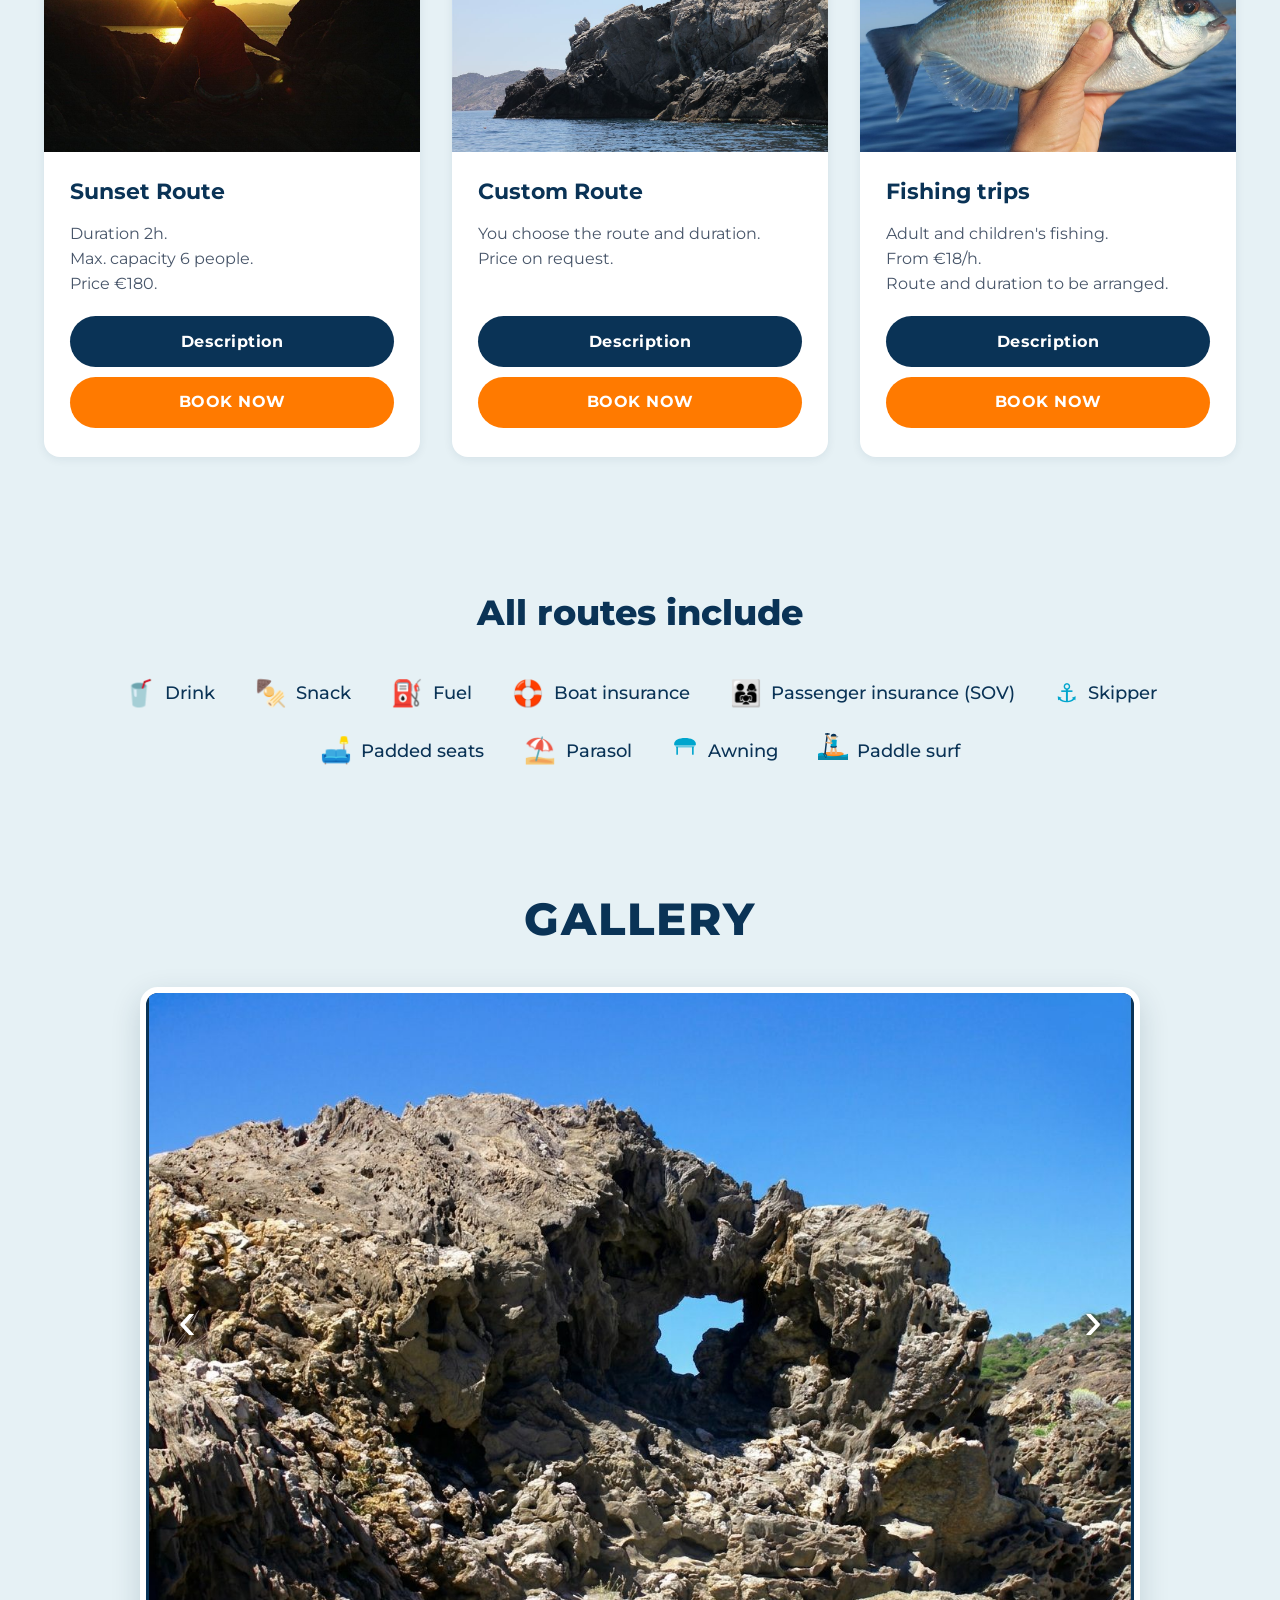
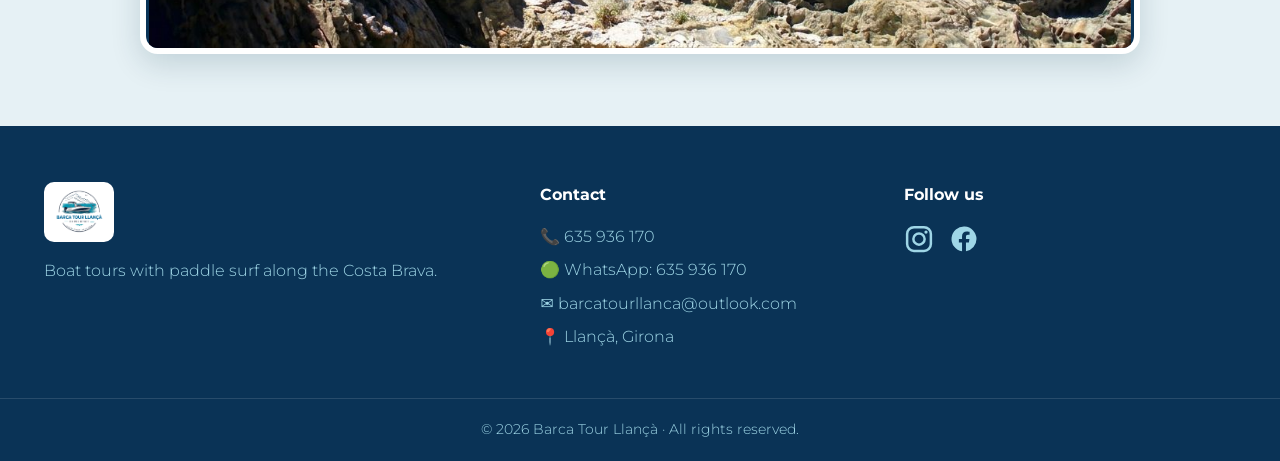
==== commit f8a6c44c: "Afegint descripció de rutes" ====
--- a/index.html
+++ b/index.html
@@ -60,7 +60,7 @@
     href="https://fonts.googleapis.com/css2?family=Montserrat:ital,wght@0,100..900;1,100..900&display=swap"
     rel="stylesheet" />
 
-  <link rel="stylesheet" href="css/styles.css?v=2" />
+  <link rel="stylesheet" href="css/styles.css?v=8" />
 </head>
 
 <body id="top">
@@ -151,90 +151,108 @@
       <div class="windows-grid">
 
         <!-- 1. Ruta Llançà / Colera (fotos v1) -->
-        <article class="window reveal" id="v1" data-route="Ruta Llançà / Colera">
+        <article class="window reveal" id="v1" data-route="Ruta Llançà / Colera" data-href="ruta.html?r=v1">
           <span class="route-tag" data-i18n="tag_private">Privat</span>
           <div class="slideshow" data-window="1"></div>
           <div class="window-info">
-            <h3 class="window-title" data-i18n="w1_title">Ruta Llançà / Colera</h3>
+            <h3 class="window-title"><a class="window-link" href="ruta.html?r=v1" data-i18n="w1_title">Ruta Llançà / Colera</a></h3>
             <p class="window-detail" data-nosnippet>
               <span data-i18n="w1_l1">Duración 2h.</span>
               <span data-i18n="w1_l2">Capacidad máxima 6p.</span>
               <span data-i18n="w1_l3">Precio 180€.</span>
             </p>
-            <a class="btn-reserve" target="_blank" rel="noopener" data-i18n="reserve_now">RESERVA AHORA</a>
+            <div class="window-actions">
+              <a class="btn-desc" href="ruta.html?r=v1" data-i18n="btn_desc">DESCRIPCIÓN</a>
+              <a class="btn-reserve" target="_blank" rel="noopener" data-i18n="reserve_now">RESERVA AHORA</a>
+            </div>
           </div>
         </article>
 
         <!-- 2. Ruta Cap de Creus (fotos v2) -->
-        <article class="window reveal" id="v2" data-route="Ruta Cap de Creus">
+        <article class="window reveal" id="v2" data-route="Ruta Cap de Creus" data-href="ruta.html?r=v2">
           <span class="route-tag" data-i18n="tag_private">Privat</span>
           <div class="slideshow" data-window="2"></div>
           <div class="window-info">
-            <h3 class="window-title" data-i18n="w2_title">Ruta Cap de Creus</h3>
+            <h3 class="window-title"><a class="window-link" href="ruta.html?r=v2" data-i18n="w2_title">Ruta Cap de Creus</a></h3>
             <p class="window-detail" data-nosnippet>
               <span data-i18n="w2_l1">Duración 4h (300€)</span>
               <span data-i18n="w2_l2">Duración 6h (410€)</span>
               <span data-i18n="w2_l3">Capacidad máxima 6p.</span>
             </p>
-            <a class="btn-reserve" target="_blank" rel="noopener" data-i18n="reserve_now">RESERVA AHORA</a>
+            <div class="window-actions">
+              <a class="btn-desc" href="ruta.html?r=v2" data-i18n="btn_desc">DESCRIPCIÓN</a>
+              <a class="btn-reserve" target="_blank" rel="noopener" data-i18n="reserve_now">RESERVA AHORA</a>
+            </div>
           </div>
         </article>
 
         <!-- 3. Ruta Tour Compartit (fotos v5) -->
-        <article class="window reveal" id="v5" data-route="Ruta Tour Compartit">
+        <article class="window reveal" id="v5" data-route="Ruta Tour Compartit" data-href="ruta.html?r=v5">
           <span class="route-tag" data-i18n="tag_shared">Compartit</span>
           <div class="slideshow" data-window="5"></div>
           <div class="window-info">
-            <h3 class="window-title" data-i18n="w5_title">Ruta Tour Compartit</h3>
+            <h3 class="window-title"><a class="window-link" href="ruta.html?r=v5" data-i18n="w5_title">Ruta Tour Compartit</a></h3>
             <p class="window-detail" data-nosnippet>
               <span data-i18n="w5_l1">Precio: a partir de 18€/hora.</span>
               <span data-i18n="w5_l2">Ruta y duración a concretar.</span>
             </p>
-            <a class="btn-reserve" target="_blank" rel="noopener" data-i18n="reserve_now">RESERVA AHORA</a>
+            <div class="window-actions">
+              <a class="btn-desc" href="ruta.html?r=v5" data-i18n="btn_desc">DESCRIPCIÓN</a>
+              <a class="btn-reserve" target="_blank" rel="noopener" data-i18n="reserve_now">RESERVA AHORA</a>
+            </div>
           </div>
         </article>
 
         <!-- 4. Ruta Posta de Sol (fotos v4) -->
-        <article class="window reveal" id="v4" data-route="Ruta Puesta de Sol">
+        <article class="window reveal" id="v4" data-route="Ruta Puesta de Sol" data-href="ruta.html?r=v4">
           <span class="route-tag" data-i18n="tag_private">Privat</span>
           <div class="slideshow" data-window="4"></div>
           <div class="window-info">
-            <h3 class="window-title" data-i18n="w4_title">Ruta Puesta de Sol</h3>
+            <h3 class="window-title"><a class="window-link" href="ruta.html?r=v4" data-i18n="w4_title">Ruta Puesta de Sol</a></h3>
             <p class="window-detail" data-nosnippet>
               <span data-i18n="w4_l1">Duración 2h.</span>
               <span data-i18n="w4_l2">Capacidad máxima 6p.</span>
               <span data-i18n="w4_l3">Precio 180€.</span>
             </p>
-            <a class="btn-reserve" target="_blank" rel="noopener" data-i18n="reserve_now">RESERVA AHORA</a>
+            <div class="window-actions">
+              <a class="btn-desc" href="ruta.html?r=v4" data-i18n="btn_desc">DESCRIPCIÓN</a>
+              <a class="btn-reserve" target="_blank" rel="noopener" data-i18n="reserve_now">RESERVA AHORA</a>
+            </div>
           </div>
         </article>
 
         <!-- 5. Ruta Personalitzada (fotos v3) -->
-        <article class="window reveal" id="v3" data-route="Ruta Personalizada">
+        <article class="window reveal" id="v3" data-route="Ruta Personalizada" data-href="ruta.html?r=v3">
           <span class="route-tag" data-i18n="tag_private">Privat</span>
           <div class="slideshow" data-window="3"></div>
           <div class="window-info">
-            <h3 class="window-title" data-i18n="w3_title">Ruta Personalizada</h3>
+            <h3 class="window-title"><a class="window-link" href="ruta.html?r=v3" data-i18n="w3_title">Ruta Personalizada</a></h3>
             <p class="window-detail" data-nosnippet>
               <span data-i18n="w3_l1">Tú decides ruta y duración.</span>
               <span data-i18n="w3_l2">Precio a convenir.</span>
             </p>
-            <a class="btn-reserve" target="_blank" rel="noopener" data-i18n="reserve_now">RESERVA AHORA</a>
+            <div class="window-actions">
+              <a class="btn-desc" href="ruta.html?r=v3" data-i18n="btn_desc">DESCRIPCIÓN</a>
+              <a class="btn-reserve" target="_blank" rel="noopener" data-i18n="reserve_now">RESERVA AHORA</a>
+            </div>
           </div>
         </article>
 
         <!-- 6. Tour Pesca (fotos v6) -->
-        <article class="window reveal" id="v6" data-route="Salidas de pesca">
+        <article class="window reveal" id="v6" data-route="Salidas de pesca" data-href="ruta.html?r=v6">
           <span class="route-tag" data-i18n="tag_private">Privat</span>
           <div class="slideshow" data-window="6"></div>
           <div class="window-info">
-            <h3 class="window-title" data-i18n="w6_title">Salidas de pesca</h3>
+            <h3 class="window-title"><a class="window-link" href="ruta.html?r=v6" data-i18n="w6_title">Salidas de pesca</a></h3>
             <p class="window-detail" data-nosnippet>
               <span data-i18n="w6_l1">Pesca adultos y pesca infantil.</span>
               <span data-i18n="w6_l2">A partir de 18€/h.</span>
               <span data-i18n="w6_l3">Ruta y duración a concretar.</span>
             </p>
-            <a class="btn-reserve" target="_blank" rel="noopener" data-i18n="reserve_now">RESERVA AHORA</a>
+            <div class="window-actions">
+              <a class="btn-desc" href="ruta.html?r=v6" data-i18n="btn_desc">DESCRIPCIÓN</a>
+              <a class="btn-reserve" target="_blank" rel="noopener" data-i18n="reserve_now">RESERVA AHORA</a>
+            </div>
           </div>
         </article>
 
@@ -350,6 +368,6 @@
     </div>
   </footer>
 
-  <script src="js/i18n.js?v=2"></script>
+  <script src="js/i18n.js?v=7"></script>
 </body>
 </html>
--- a/css/styles.css
+++ b/css/styles.css
@@ -399,6 +399,29 @@
   transition: var(--t);
 }
 .btn-reserve:hover { background: var(--c-sand); transform: translateY(-2px); }
+
+/* Grup de botons de la finestra: "Descripció" (cian) a sobre i "Reserva" (taronja) a baix */
+.window-actions {
+  margin-top: auto;          /* tot el grup enganxat a baix -> finestres alineades */
+  display: flex;
+  flex-direction: column;
+  gap: 0.6rem;
+}
+.window-actions .btn-reserve { margin-top: 0; }   /* l'espai el dona el grup */
+
+/* Botó "DESCRIPCIÓN" (obre la pàgina de detall de la ruta) */
+.btn-desc {
+  display: block;
+  text-align: center;
+  background: var(--c-deep);   /* blau marí de la web */
+  color: var(--c-white);
+  font-weight: 700;
+  letter-spacing: 0.5px;
+  padding: 0.8rem 1rem;
+  border-radius: 999px;
+  transition: var(--t);
+}
+.btn-desc:hover { background: var(--c-sea); transform: translateY(-2px); }
 
 /* Animació d'aparició en fer scroll */
 .reveal {
@@ -634,3 +657,215 @@
   .g-prev { left: 10px; } .g-next { right: 10px; }
   .includes-list { flex-direction: column; align-items: center; gap: 0.8rem; }
 }
+
+/* ============================================================
+   4. FINESTRES CLICABLES (obren la pàgina de detall)
+   ============================================================ */
+.window[data-href] { cursor: pointer; }
+.window-title .window-link { color: inherit; transition: color var(--t); }
+.window:hover .window-title .window-link { color: var(--c-primary); }
+
+/* ============================================================
+   5. PÀGINA DE DETALL DE RUTA (ruta.html)
+   ============================================================ */
+.route-detail { display: block; }
+
+/* Capçalera amb la primera foto de fons */
+.route-hero {
+  position: relative;
+  min-height: 54vh;
+  display: flex;
+  align-items: center;          /* contingut centrat verticalment dins la imatge */
+  color: var(--c-white);
+  background-color: var(--c-deep);
+  background-size: cover;
+  background-position: center;
+  background-repeat: no-repeat;
+}
+.route-hero::after {
+  content: "";
+  position: absolute;
+  inset: 0;
+  background: linear-gradient(180deg,
+    rgba(2, 48, 71, 0.15) 0%,
+    rgba(2, 48, 71, 0.45) 55%,
+    rgba(2, 48, 71, 0.82) 100%);
+}
+.route-hero-inner {
+  position: relative;
+  z-index: 2;
+  max-width: var(--maxw);
+  width: 100%;
+  margin: 0 auto;
+  padding: 3rem 1.5rem;            /* mateix marge a dalt i a baix */
+  text-align: center;              /* títol i contingut centrats */
+}
+.route-hero .route-tag {
+  position: static;
+  display: inline-block;
+  margin-bottom: 0.85rem;
+  pointer-events: auto;
+}
+.route-title {
+  font-size: clamp(1.9rem, 5vw, 3.2rem);
+  font-weight: 800;
+  line-height: 1.1;
+  text-shadow: 0 2px 18px rgba(0, 0, 0, 0.45);
+  margin-bottom: 1rem;
+}
+.route-meta {
+  display: flex;
+  flex-wrap: wrap;
+  justify-content: center;   /* dades centrades sota el títol */
+  gap: 0.6rem 0.8rem;
+  margin-bottom: 1.5rem;
+}
+.route-meta li {
+  background: rgba(255, 255, 255, 0.16);
+  backdrop-filter: blur(6px);
+  -webkit-backdrop-filter: blur(6px);
+  border: 1px solid rgba(255, 255, 255, 0.32);
+  padding: 0.4rem 0.95rem;
+  border-radius: 999px;
+  font-weight: 600;
+  font-size: 0.95rem;
+}
+.route-cta { display: inline-block; margin-top: 0; padding: 0.85rem 2.4rem; }
+
+/* Cos: descripció en una columna llegible */
+.route-body { max-width: 820px; margin: 0 auto; padding: 2.5rem 1.5rem 1rem; }
+.route-back {
+  display: inline-flex;
+  align-items: center;
+  gap: 0.4rem;
+  font-weight: 600;
+  color: var(--c-primary);
+  margin-bottom: 1.6rem;
+}
+.route-back:hover { color: var(--c-deep); }
+.route-desc > * + * { margin-top: 1.1rem; }
+.route-desc p { font-size: 1.08rem; line-height: 1.8; color: var(--c-deep); }
+.route-desc h2 {
+  font-size: clamp(1.3rem, 3vw, 1.7rem);
+  font-weight: 800;
+  color: var(--c-deep);
+  margin-top: 2.2rem;
+  padding-bottom: 0.5rem;
+  border-bottom: 3px solid var(--c-sea);
+}
+.route-desc ul { display: flex; flex-direction: column; gap: 0.9rem; }
+.route-desc li {
+  position: relative;
+  padding-left: 1.7rem;
+  font-size: 1.05rem;
+  line-height: 1.7;
+  color: var(--c-deep);
+}
+.route-desc li::before {
+  content: "⚓";
+  position: absolute;
+  left: 0;
+  top: 0;
+  color: var(--c-sea);
+}
+.route-desc .route-soon {
+  background: var(--c-white);
+  border-left: 4px solid var(--c-sea);
+  border-radius: 10px;
+  padding: 1.2rem 1.4rem;
+  font-weight: 500;
+  box-shadow: var(--shadow-sm);
+}
+
+/* Galeria de fotos del detall */
+.route-gallery-section { max-width: var(--maxw); margin: 0 auto; padding: 1.5rem 1.5rem 4rem; }
+.route-gallery-title {
+  text-align: center;
+  font-size: clamp(1.5rem, 3.5vw, 2.2rem);
+  font-weight: 800;
+  color: var(--c-deep);
+  margin: 1.5rem 0 1.8rem;
+}
+.pg-featured {
+  display: block;
+  margin-bottom: 1rem;
+  border-radius: 16px;
+  overflow: hidden;
+  box-shadow: var(--shadow-sm);
+  background: #000;   /* relleno negre perquè la foto es vegi sencera, sense retallar */
+  cursor: zoom-in;
+}
+.pg-featured img {
+  width: 100%;
+  height: clamp(240px, 40vw, 500px);
+  object-fit: contain;         /* foto SENCERA dins del marc */
+  transition: transform 0.4s ease;
+}
+.pg-featured:hover img { transform: scale(1.03); }
+.pg-grid { display: grid; grid-template-columns: repeat(4, 1fr); gap: 1rem; }
+.pg-item {
+  display: block;
+  border-radius: 14px;
+  overflow: hidden;
+  box-shadow: var(--shadow-sm);
+  background: #000;   /* relleno negre perquè la foto es vegi sencera, sense retallar */
+  cursor: zoom-in;
+}
+.pg-grid .pg-item img {
+  width: 100%;
+  aspect-ratio: 1 / 1;
+  object-fit: contain;         /* foto SENCERA dins del marc */
+  transition: transform 0.4s ease;
+}
+.pg-grid .pg-item:hover img { transform: scale(1.06); }
+
+@media (max-width: 900px) { .pg-grid { grid-template-columns: repeat(3, 1fr); } }
+@media (max-width: 600px) {
+  .pg-grid { grid-template-columns: repeat(2, 1fr); gap: 0.6rem; }
+  .pg-featured img { height: 230px; }
+  .route-hero { min-height: 62vh; }
+  .route-hero-inner { padding: 2rem 1.1rem; }
+  .route-body { padding: 2rem 1.1rem 1rem; }
+}
+
+/* Caixa de llum (lightbox) */
+.lightbox {
+  position: fixed;
+  inset: 0;
+  z-index: 2000;
+  background: rgba(2, 18, 33, 0.92);
+  display: flex;
+  align-items: center;
+  justify-content: center;
+  opacity: 0;
+  visibility: hidden;
+  transition: opacity 0.25s ease, visibility 0.25s;
+}
+.lightbox.open { opacity: 1; visibility: visible; }
+.lightbox img {
+  max-width: 92vw;
+  max-height: 86vh;
+  object-fit: contain;
+  border-radius: 8px;
+  box-shadow: var(--shadow-md);
+}
+.lb-btn {
+  position: absolute;
+  background: transparent;
+  border: none;
+  color: #fff;
+  cursor: pointer;
+  line-height: 1;
+  text-shadow: 0 2px 8px rgba(0, 0, 0, 0.6);
+  transition: color var(--t), transform var(--t);
+}
+.lb-btn:hover { color: var(--c-sea); }
+.lb-close { top: 14px; right: 20px; font-size: 2.8rem; }
+.lb-nav { top: 50%; transform: translateY(-50%); font-size: 3.4rem; padding: 0 1rem; }
+.lb-nav:hover { transform: translateY(-50%) scale(1.12); }
+.lb-prev { left: 6px; }
+.lb-next { right: 6px; }
+@media (max-width: 600px) {
+  .lb-nav { font-size: 2.6rem; padding: 0 0.4rem; }
+  .lb-close { font-size: 2.4rem; top: 8px; right: 12px; }
+}
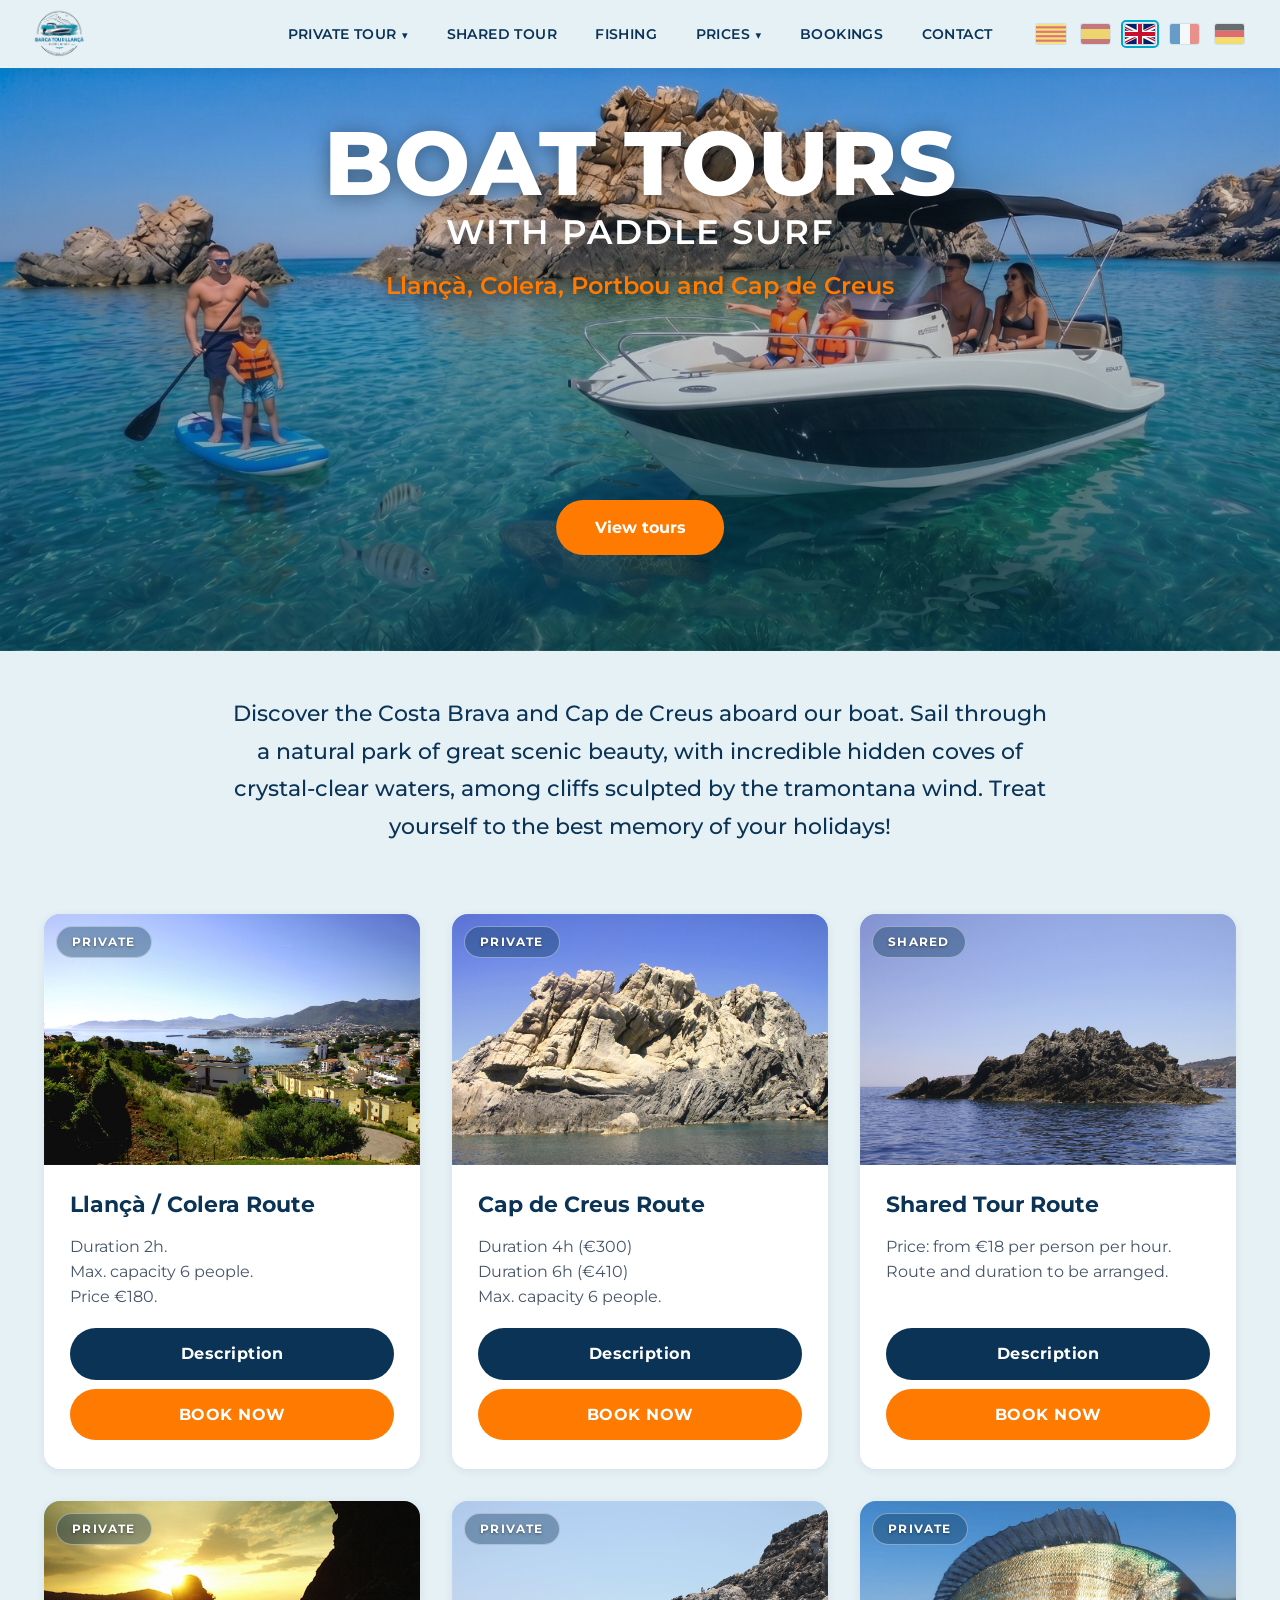
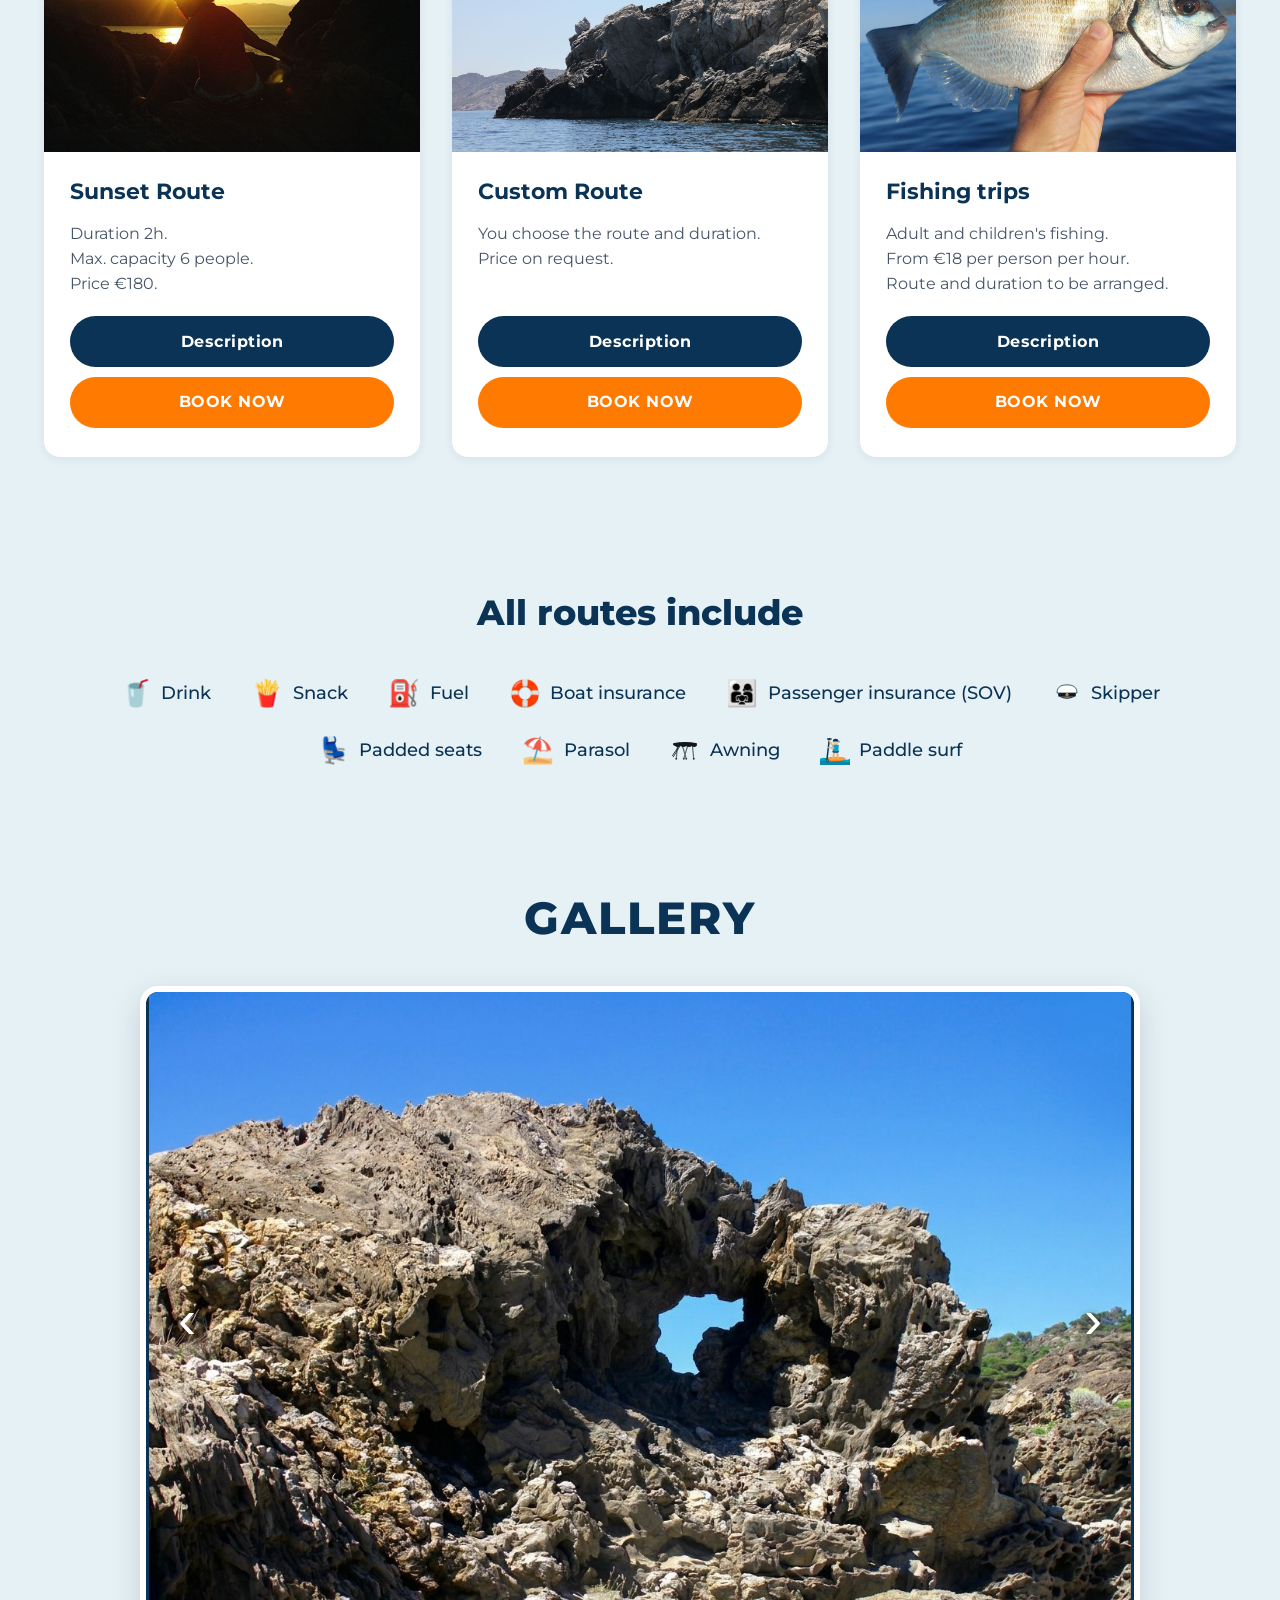
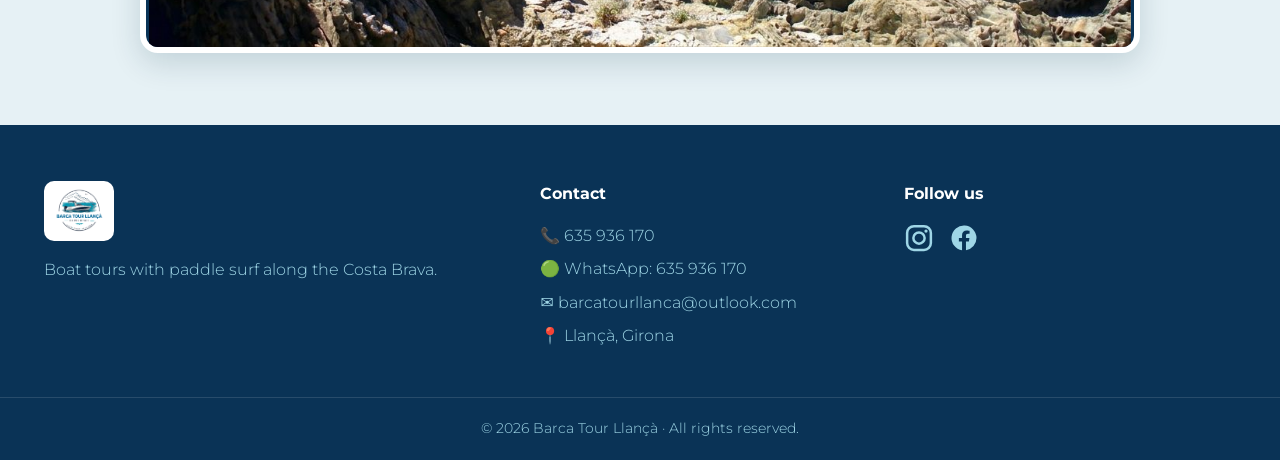
==== commit 60db2ed4: "Afegint alemany, millorant usabilitat i cambian icones" ====
--- a/index.html
+++ b/index.html
@@ -60,7 +60,7 @@
     href="https://fonts.googleapis.com/css2?family=Montserrat:ital,wght@0,100..900;1,100..900&display=swap"
     rel="stylesheet" />
 
-  <link rel="stylesheet" href="css/styles.css?v=8" />
+  <link rel="stylesheet" href="css/styles.css?v=9" />
 </head>
 
 <body id="top">
@@ -78,14 +78,14 @@
             <li class="nav-item has-dropdown">
               <a href="#v1" data-i18n="nav_private">TOUR PRIVADO</a>
               <ul class="dropdown">
-                <li><a href="#v1" data-i18n="dd_colera">Ruta Colera / Portbou</a></li>
-                <li><a href="#v2" data-i18n="dd_creus">Ruta Cap de Creus</a></li>
-                <li><a href="#v3" data-i18n="dd_personal">Tour personalizado</a></li>
-                <li><a href="#v4" data-i18n="dd_sunset">Tour Puesta de Sol</a></li>
+                <li><a href="ruta.html?r=v1" data-i18n="dd_colera">Ruta Colera / Portbou</a></li>
+                <li><a href="ruta.html?r=v2" data-i18n="dd_creus">Ruta Cap de Creus</a></li>
+                <li><a href="ruta.html?r=v3" data-i18n="dd_personal">Tour personalizado</a></li>
+                <li><a href="ruta.html?r=v4" data-i18n="dd_sunset">Tour Puesta de Sol</a></li>
               </ul>
             </li>
-            <li class="nav-item"><a href="#v5" data-i18n="nav_shared">TOUR COMPARTIDO</a></li>
-            <li class="nav-item"><a href="#v6" data-i18n="nav_fishing">PESCA</a></li>
+            <li class="nav-item"><a href="ruta.html?r=v5" data-i18n="nav_shared">TOUR COMPARTIDO</a></li>
+            <li class="nav-item"><a href="ruta.html?r=v6" data-i18n="nav_fishing">PESCA</a></li>
             <li class="nav-item has-dropdown">
               <a href="#tours" data-i18n="nav_prices">PRECIOS</a>
               <ul class="dropdown" data-nosnippet>
@@ -104,6 +104,7 @@
           <button class="lang-btn" data-lang="es" title="Español"><img src="img/flags/es.svg" alt="Español" /></button>
           <button class="lang-btn" data-lang="en" title="English"><img src="img/flags/en.svg" alt="English" /></button>
           <button class="lang-btn" data-lang="fr" title="Français"><img src="img/flags/fr.svg" alt="Français" /></button>
+          <button class="lang-btn" data-lang="de" title="Deutsch"><img src="img/flags/de.svg" alt="Deutsch" /></button>
         </div>
 
         <button class="nav-toggle" aria-label="Menú" aria-expanded="false">
@@ -193,7 +194,7 @@
           <div class="window-info">
             <h3 class="window-title"><a class="window-link" href="ruta.html?r=v5" data-i18n="w5_title">Ruta Tour Compartit</a></h3>
             <p class="window-detail" data-nosnippet>
-              <span data-i18n="w5_l1">Precio: a partir de 18€/hora.</span>
+              <span data-i18n="w5_l1">Precio: desde 18€ por persona y hora.</span>
               <span data-i18n="w5_l2">Ruta y duración a concretar.</span>
             </p>
             <div class="window-actions">
@@ -246,7 +247,7 @@
             <h3 class="window-title"><a class="window-link" href="ruta.html?r=v6" data-i18n="w6_title">Salidas de pesca</a></h3>
             <p class="window-detail" data-nosnippet>
               <span data-i18n="w6_l1">Pesca adultos y pesca infantil.</span>
-              <span data-i18n="w6_l2">A partir de 18€/h.</span>
+              <span data-i18n="w6_l2">Desde 18€ por persona y hora.</span>
               <span data-i18n="w6_l3">Ruta y duración a concretar.</span>
             </p>
             <div class="window-actions">
@@ -265,20 +266,56 @@
         <h2 data-i18n="includes_title">Todas nuestras rutas incluyen</h2>
         <ul class="includes-list">
           <li><span class="ico">🥤</span> <span data-i18n="inc_drink">Bebida</span></li>
-          <li><span class="ico">🍢</span> <span data-i18n="inc_snack">Aperitivo</span></li>
+          <li><span class="ico">🍟</span> <span data-i18n="inc_snack">Aperitivo</span></li>
           <li><span class="ico">⛽</span> <span data-i18n="inc_fuel">Combustible</span></li>
           <li><span class="ico">🛟</span> <span data-i18n="inc_boat">Seguro de barca</span></li>
           <li><span class="ico">👨‍👩‍👧</span> <span data-i18n="inc_pax">Seguro de pasajeros (SOV)</span></li>
-          <li><span class="ico">⚓</span> <span data-i18n="inc_skipper">Patrón</span></li>
-          <li><span class="ico">🛋️</span> <span data-i18n="inc_seats">Asientos acolchados</span></li>
+          <li>
+            <span class="ico">
+              <svg viewBox="0 0 48 48" width="30" height="30" aria-hidden="true">
+                <!-- visera -->
+                <path d="M12 30 Q24 36 36 30 Q24 32 12 30 Z" fill="#13161c" />
+                <!-- cinta -->
+                <path d="M10 23 H38 V28 Q38 30 36 30 H12 Q10 30 10 28 Z" fill="#13161c" />
+                <!-- copa blanca -->
+                <path d="M8 24 C8 13 16 11 24 11 C32 11 40 13 40 24 Z" fill="#ffffff" stroke="#0A3356" stroke-width="1.2" stroke-linejoin="round" />
+                <!-- emblema àncora daurat -->
+                <g fill="none" stroke="#E3B23C" stroke-width="1" stroke-linecap="round" stroke-linejoin="round">
+                  <circle cx="24" cy="25" r="0.85" />
+                  <path d="M24 25.5 V28.8" />
+                  <path d="M22 26.3 H26" />
+                  <path d="M21.6 27.8 Q24 29.8 26.4 27.8" />
+                </g>
+              </svg>
+            </span>
+            <span data-i18n="inc_skipper">Patrón</span>
+          </li>
+          <li><span class="ico">💺</span> <span data-i18n="inc_seats">Asientos acolchados</span></li>
           <li><span class="ico">⛱️</span> <span data-i18n="inc_parasol">Parasol</span></li>
           <li>
             <span class="ico">
-              <svg viewBox="0 0 24 24" width="26" height="26" fill="currentColor" aria-hidden="true">
-                <path d="M2 10c0-3.6 4.5-5.5 10-5.5S22 6.4 22 10v1H2v-1z" />
-                <path d="M2 11h20l-2.2 2.4H4.2L2 11z" opacity=".55" />
-                <rect x="4" y="12.6" width="1.5" height="7.4" rx=".5" />
-                <rect x="18.5" y="12.6" width="1.5" height="7.4" rx=".5" />
+              <svg viewBox="0 0 48 48" width="30" height="30" aria-hidden="true">
+                <!-- estructura tubular cromada (potes i X de suport) -->
+                <g stroke="#5e6a76" stroke-width="1.9" stroke-linecap="round" fill="none">
+                  <path d="M12 18 L10 38" />
+                  <path d="M36 18 L38 38" />
+                  <path d="M20 18 L26 38" />
+                  <path d="M28 18 L22 38" />
+                </g>
+                <!-- corretges tensores davanteres -->
+                <g stroke="#13161c" stroke-width="1.3" stroke-linecap="round" fill="none">
+                  <path d="M14 18 L4 33" />
+                  <path d="M15.6 18 L5.4 34.8" />
+                </g>
+                <!-- peus de fixació -->
+                <g fill="#13161c">
+                  <rect x="8.4" y="37" width="3.2" height="2" rx="1" />
+                  <rect x="36.4" y="37" width="3.2" height="2" rx="1" />
+                  <rect x="20.5" y="37" width="3" height="2" rx="1" />
+                  <rect x="24.5" y="37" width="3" height="2" rx="1" />
+                </g>
+                <!-- lona del toldo bimini negra, ampla i amb vora ondulada -->
+                <path d="M5 13 Q24 9 43 13 L43 17 Q39 21 35 17.5 Q30.5 21 26 17.5 Q21.5 21 17 17.5 Q12.5 21 8 17.5 L5 16 Z" fill="#13161c" />
               </svg>
             </span>
             <span data-i18n="inc_awning">Toldo</span>
@@ -368,6 +405,6 @@
     </div>
   </footer>
 
-  <script src="js/i18n.js?v=7"></script>
+  <script src="js/i18n.js?v=10"></script>
 </body>
 </html>
--- a/css/styles.css
+++ b/css/styles.css
@@ -461,7 +461,12 @@
 .includes-list .ico {
   font-size: 1.6rem;
   color: var(--c-primary);
-}
+  display: inline-flex;
+  align-items: center;
+}
+/* Els SVG (gorra, toldo, paddle) com a bloc: treu l'espai de baseline
+   perquè quedin centrats verticalment amb el text, no més amunt. */
+.includes-list .ico svg { display: block; }
 
 /* Text descriptiu (just sota el hero) */
 .intro { background: var(--c-foam); padding: 2.75rem 1.5rem 1.75rem; }
@@ -601,12 +606,14 @@
   .hero-subtitle   { margin: 0.8rem auto 1.4rem; max-width: 18rem; white-space: normal; overflow-wrap: break-word; font-size: clamp(0.9rem, 3.4vw, 1.2rem); }
   .btn-primary     { bottom: 1.4rem; }
 
-  /* En mòbil: logo a l'esquerra; banderes i hamburguesa a la dreta */
-  .mainbar-inner { display: flex; align-items: center; gap: 0.6rem; }
+  /* En mòbil: logo a l'esquerra; banderes i hamburguesa a la dreta.
+     Banderes una mica més petites i menys padding perquè hi càpiguen 5 idiomes. */
+  .mainbar-inner { display: flex; align-items: center; gap: 0.5rem; padding: 0.45rem 1rem; }
   .logo-link { margin-right: auto; }
   .logo { height: 46px; }
-  .lang-switcher { gap: 0.3rem; }
-  .lang-btn img { width: 26px; height: 18px; }
+  .lang-switcher { gap: 0.25rem; }
+  .lang-btn { padding: 1px; }
+  .lang-btn img { width: 24px; height: 16px; }
 
   /* En mòbil amaguem el menú d'escriptori i fem servir el compacte */
   .nav-row { display: none; }
@@ -733,7 +740,7 @@
 .route-cta { display: inline-block; margin-top: 0; padding: 0.85rem 2.4rem; }
 
 /* Cos: descripció en una columna llegible */
-.route-body { max-width: 820px; margin: 0 auto; padding: 2.5rem 1.5rem 1rem; }
+.route-body { max-width: var(--maxw); margin: 0 auto; padding: 2.5rem 1.5rem 1rem; }
 .route-back {
   display: inline-flex;
   align-items: center;
@@ -762,10 +769,11 @@
   color: var(--c-deep);
 }
 .route-desc li::before {
-  content: "⚓";
+  content: "•";
   position: absolute;
-  left: 0;
+  left: 0.2rem;
   top: 0;
+  font-weight: 700;
   color: var(--c-sea);
 }
 .route-desc .route-soon {
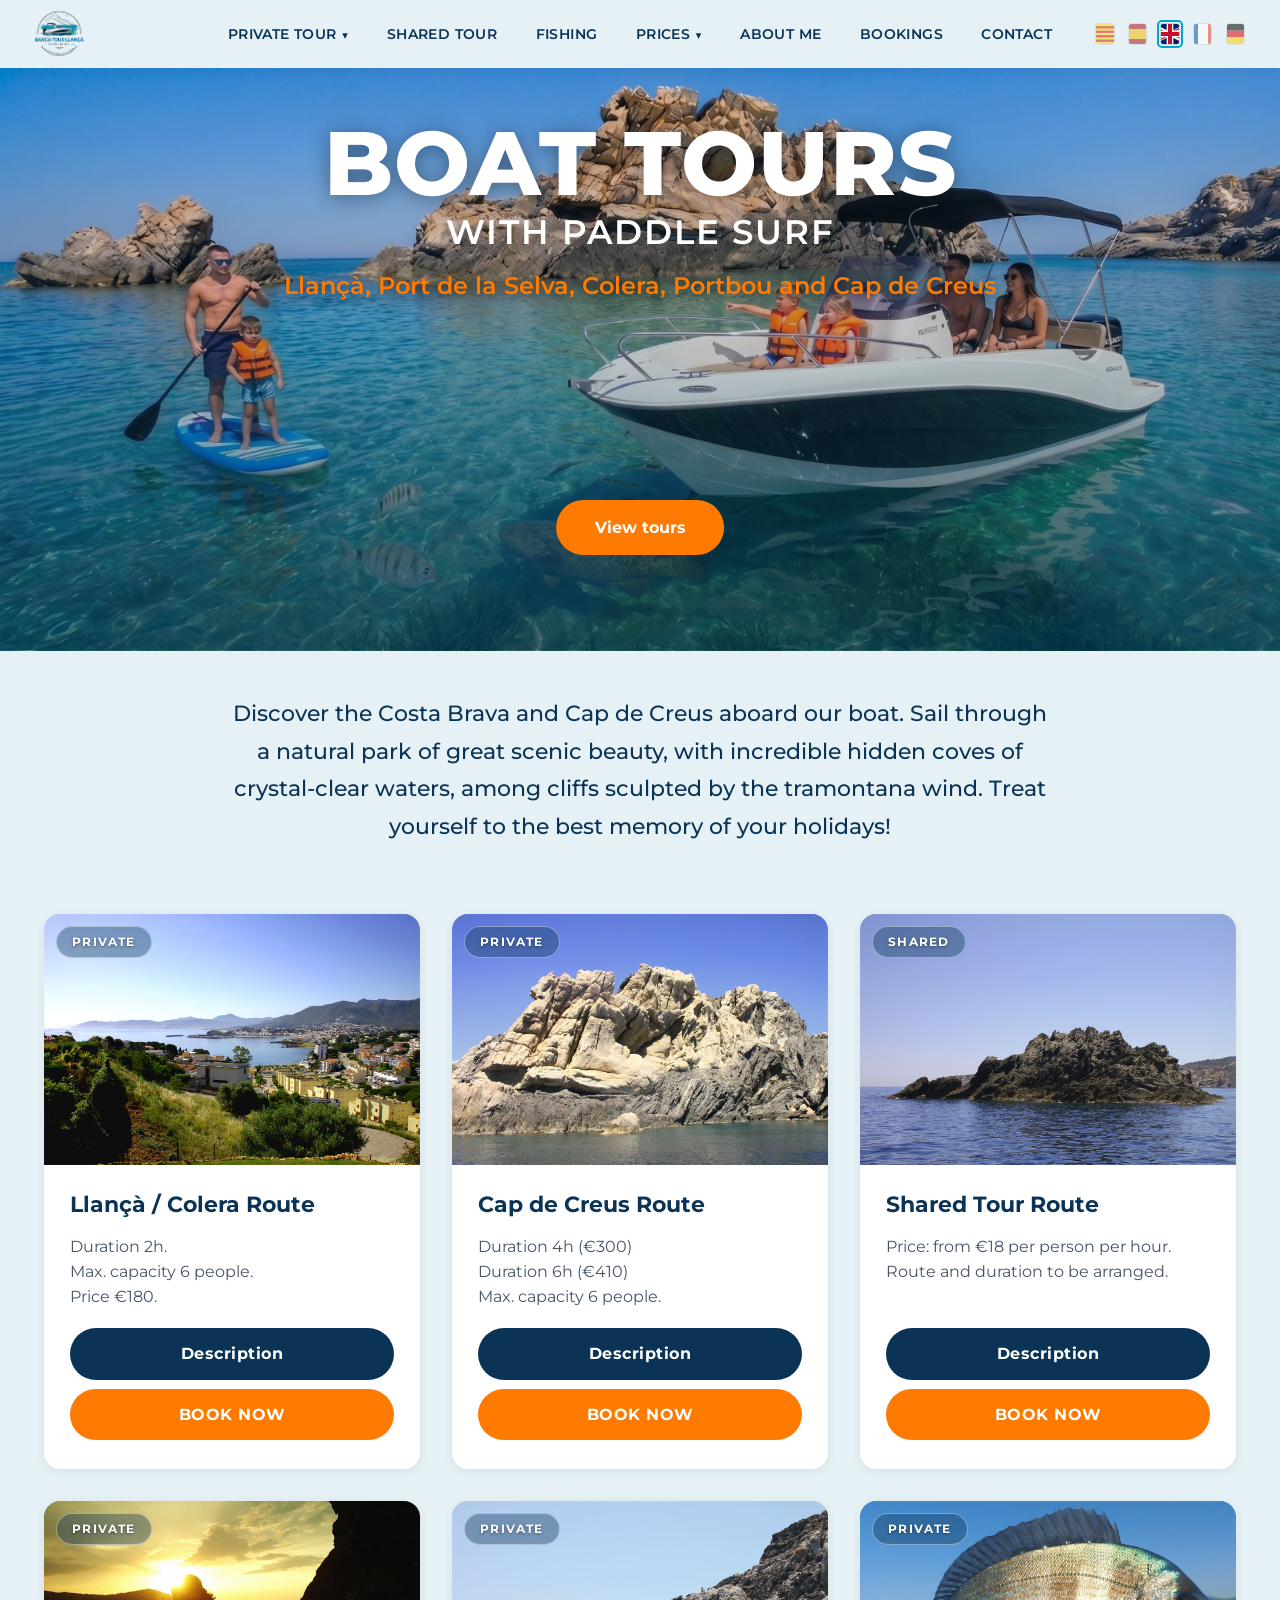
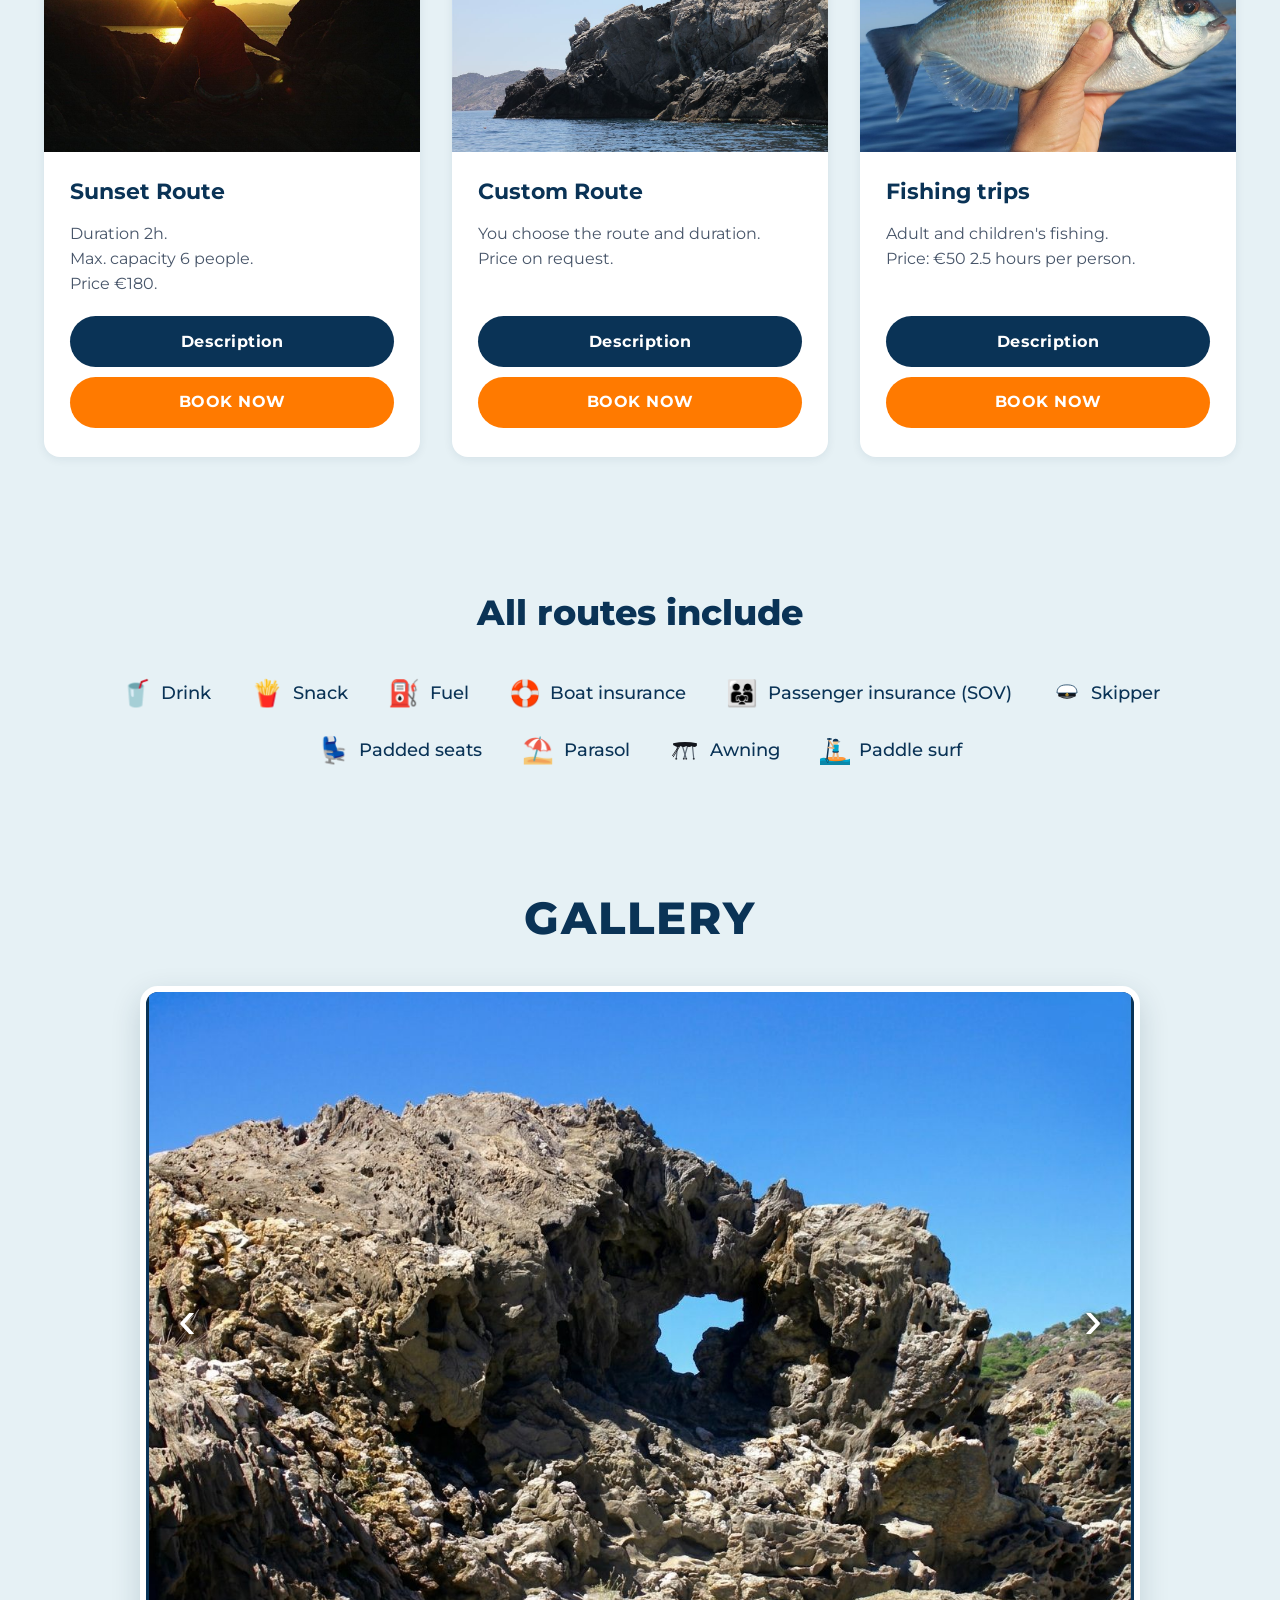
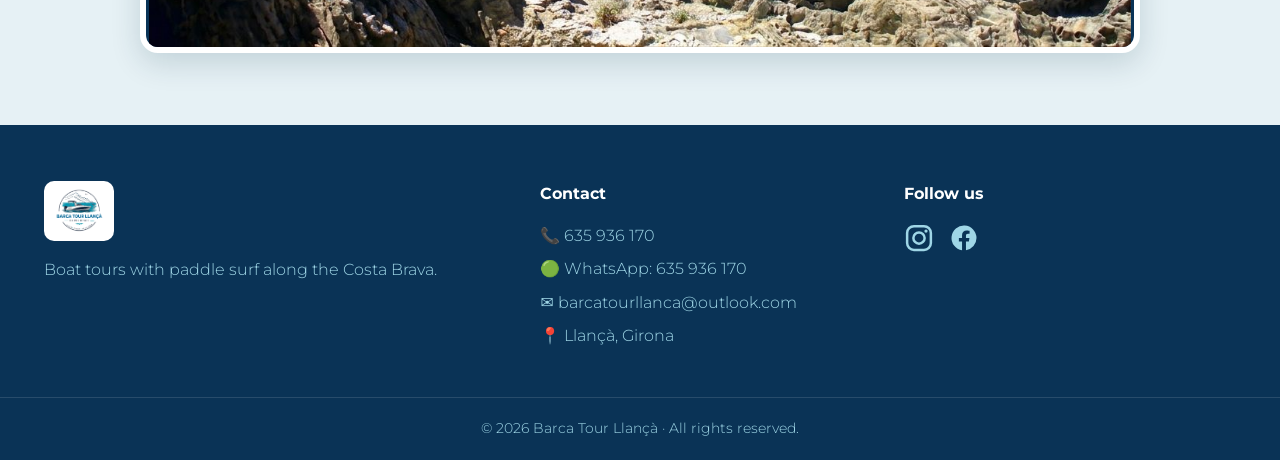
==== commit acf9efa8: "Afegint qui sóc i altres canvis" ====
--- a/index.html
+++ b/index.html
@@ -9,11 +9,11 @@
   <link rel="apple-touch-icon" href="img/favicon.png" />
 
   <!-- SEO -->
-  <title data-i18n="page_title">Excursiones en barco en Llançà y Cap de Creus | Barca Tour Llançà</title>
+  <title data-i18n="page_title">Excursiones en barco en Llançà, Port de la Selva y Cap de Creus | Barca Tour Llançà</title>
   <meta name="description" data-i18n="meta_description"
-        content="Descubre la Costa Brava y Cap de Creus en barca desde Llançà: calas de aguas cristalinas, paddle surf y salidas de pesca. ¡El mejor recuerdo de tus vacaciones!" />
+        content="Rutas en barca desde Llançà, el Port de la Selva y Colera: descubre el Cap de Creus, calas de aguas cristalinas, paddle surf y salidas de pesca por la Costa Brava." />
   <meta name="keywords"
-        content="excursiones en barco Llançà, boat tour Cap de Creus, excursiones Colera, pesca turística Costa Brava, tours en barca, paddle surf Llançà, Portbou" />
+        content="excursiones en barco Llançà, excursiones en barco Port de la Selva, rutas en barca Port de la Selva, rutas en barca Colera, boat tour Cap de Creus, excursiones Colera, pesca turística Costa Brava, tours en barca, paddle surf Llançà, Portbou" />
   <meta name="author" content="Barca Tour Llançà" />
   <meta name="robots" content="index, follow" />
   <link rel="canonical" href="https://www.barcatourllanca.com/" />
@@ -21,8 +21,8 @@
   <!-- Open Graph (al compartir a xarxes) -->
   <meta property="og:type" content="website" />
   <meta property="og:url" content="https://www.barcatourllanca.com/" />
-  <meta property="og:title" content="Excursiones en barco en Llançà y Cap de Creus | Barca Tour Llançà" />
-  <meta property="og:description" content="Descubre la Costa Brava y Cap de Creus en barca desde Llançà: calas de aguas cristalinas, paddle surf y salidas de pesca. ¡El mejor recuerdo de tus vacaciones!" />
+  <meta property="og:title" content="Excursiones en barco en Llançà, Port de la Selva y Cap de Creus | Barca Tour Llançà" />
+  <meta property="og:description" content="Rutas en barca desde Llançà, el Port de la Selva y Colera: descubre el Cap de Creus, calas de aguas cristalinas, paddle surf y salidas de pesca por la Costa Brava." />
   <meta property="og:image" content="https://www.barcatourllanca.com/img/fondo.jpg" />
   <meta property="og:locale" content="es_ES" />
   <meta name="twitter:card" content="summary_large_image" />
@@ -35,7 +35,7 @@
     "@type": "TravelAgency",
     "name": "Barca Tour Llançà",
     "url": "https://www.barcatourllanca.com",
-    "description": "Excursiones en barco en Llançà, boat tour por Cap de Creus, excursiones a Colera y Portbou y pesca turística en la Costa Brava.",
+    "description": "Excursiones en barco en Llançà, el Port de la Selva y Colera, boat tour por el Cap de Creus, excursiones a Portbou y pesca turística en la Costa Brava.",
     "image": "https://www.barcatourllanca.com/img/fondo.jpg",
     "telephone": "+34635936170",
     "email": "barcatourllanca@outlook.com",
@@ -47,8 +47,8 @@
       "postalCode": "17490",
       "addressCountry": "ES"
     },
-    "areaServed": ["Llançà", "Colera", "Portbou", "Cap de Creus", "Costa Brava"],
-    "knowsLanguage": ["ca", "es", "en", "fr"],
+    "areaServed": ["Llançà", "El Port de la Selva", "Colera", "Portbou", "Cap de Creus", "Costa Brava"],
+    "knowsLanguage": ["ca", "es", "en", "fr", "de"],
     "sameAs": ["https://instagram.com/barcatourllanca"]
   }
   </script>
@@ -60,7 +60,7 @@
     href="https://fonts.googleapis.com/css2?family=Montserrat:ital,wght@0,100..900;1,100..900&display=swap"
     rel="stylesheet" />
 
-  <link rel="stylesheet" href="css/styles.css?v=9" />
+  <link rel="stylesheet" href="css/styles.css?v=12" />
 </head>
 
 <body id="top">
@@ -94,6 +94,7 @@
                 <li><a href="#tours" data-i18n="pr_6h">6 h — 410€</a></li>
               </ul>
             </li>
+            <li class="nav-item"><a href="quisoc.html" data-i18n="nav_about">SOBRE MÍ</a></li>
             <li class="nav-item"><a href="https://wa.me/34635936170?text=Hola!%20Vull%20fer%20una%20reserva" target="_blank" rel="noopener" data-i18n="nav_bookings">RESERVAS</a></li>
             <li class="nav-item"><a href="#contacte" data-i18n="nav_contact">CONTACTO</a></li>
           </ul>
@@ -114,6 +115,7 @@
         <!-- Menú compacte només per a mòbil (3 botons) -->
         <ul class="mobile-menu" aria-label="Menú mòbil">
           <li><a href="#tours" data-i18n="nav_excursions">EXCURSIONES</a></li>
+          <li><a href="quisoc.html" data-i18n="nav_about">SOBRE MÍ</a></li>
           <li><a href="https://wa.me/34635936170?text=Hola!%20Vull%20fer%20una%20reserva" target="_blank" rel="noopener" data-i18n="nav_bookings">RESERVAS</a></li>
           <li><a href="#contacte" data-i18n="nav_contact">CONTACTO</a></li>
         </ul>
@@ -131,7 +133,7 @@
           <span class="hero-title-sub" data-i18n="hero_title_sub">CON PADDLE SURF</span>
         </h1>
         <p class="hero-subtitle" data-i18n="hero_subtitle">
-          Llançà, Colera, Portbou y Cap de Creus
+          Llançà, el Port de la Selva, Colera, Portbou y Cap de Creus
         </p>
         <a href="#tours" class="btn-primary" data-i18n="hero_cta">Ver excursiones</a>
       </div>
@@ -247,8 +249,7 @@
             <h3 class="window-title"><a class="window-link" href="ruta.html?r=v6" data-i18n="w6_title">Salidas de pesca</a></h3>
             <p class="window-detail" data-nosnippet>
               <span data-i18n="w6_l1">Pesca adultos y pesca infantil.</span>
-              <span data-i18n="w6_l2">Desde 18€ por persona y hora.</span>
-              <span data-i18n="w6_l3">Ruta y duración a concretar.</span>
+              <span data-i18n="w6_l2">Precio: 50€ 2,5 horas por persona.</span>
             </p>
             <div class="window-actions">
               <a class="btn-desc" href="ruta.html?r=v6" data-i18n="btn_desc">DESCRIPCIÓN</a>
@@ -405,6 +406,6 @@
     </div>
   </footer>
 
-  <script src="js/i18n.js?v=10"></script>
+  <script src="js/i18n.js?v=15"></script>
 </body>
 </html>
--- a/css/styles.css
+++ b/css/styles.css
@@ -794,6 +794,52 @@
   color: var(--c-deep);
   margin: 1.5rem 0 1.8rem;
 }
+
+/* ============================================================
+   PÀGINA "QUI SÓC"
+   ============================================================ */
+.about-page { background: var(--c-foam); }
+/* Mateix ample/marge que la descripció de ruta (.route-body) */
+.about {
+  max-width: var(--maxw);
+  margin: 0 auto;
+  padding: 2.5rem 1.5rem 3rem;
+  text-align: center;
+}
+.about-photo { margin: 0 auto 1.5rem; line-height: 0; }
+.about-photo img {
+  width: clamp(190px, 52vw, 250px);
+  height: auto;
+  display: inline-block;
+  filter: drop-shadow(0 10px 26px rgba(2, 48, 71, 0.22));   /* ombra que segueix el cercle */
+}
+.about-title {
+  font-size: clamp(1.9rem, 4.5vw, 2.7rem);
+  font-weight: 800;
+  color: var(--c-deep);
+  margin-bottom: 1.8rem;
+}
+.about-text { text-align: left; max-width: none; margin: 0; }
+.about-text p { font-size: 1.08rem; line-height: 1.85; color: var(--c-deep); }
+.about-text p + p { margin-top: 1.15rem; }
+
+/* Botó "Inici" net i professional (qui sóc i pàgina de ruta) */
+.home-cta { text-align: center; margin: 2.4rem 0 0.5rem; }
+.btn-home {
+  display: inline-flex;
+  align-items: center;
+  gap: 0.55rem;
+  background: var(--c-deep);
+  color: var(--c-white);
+  font-weight: 700;
+  letter-spacing: 0.5px;
+  padding: 0.85rem 2.2rem;
+  border-radius: 999px;
+  box-shadow: var(--shadow-sm);
+  transition: var(--t);
+}
+.btn-home:hover { background: var(--c-sea); transform: translateY(-2px); }
+.btn-home-ico { display: block; }
 .pg-featured {
   display: block;
   margin-bottom: 1rem;
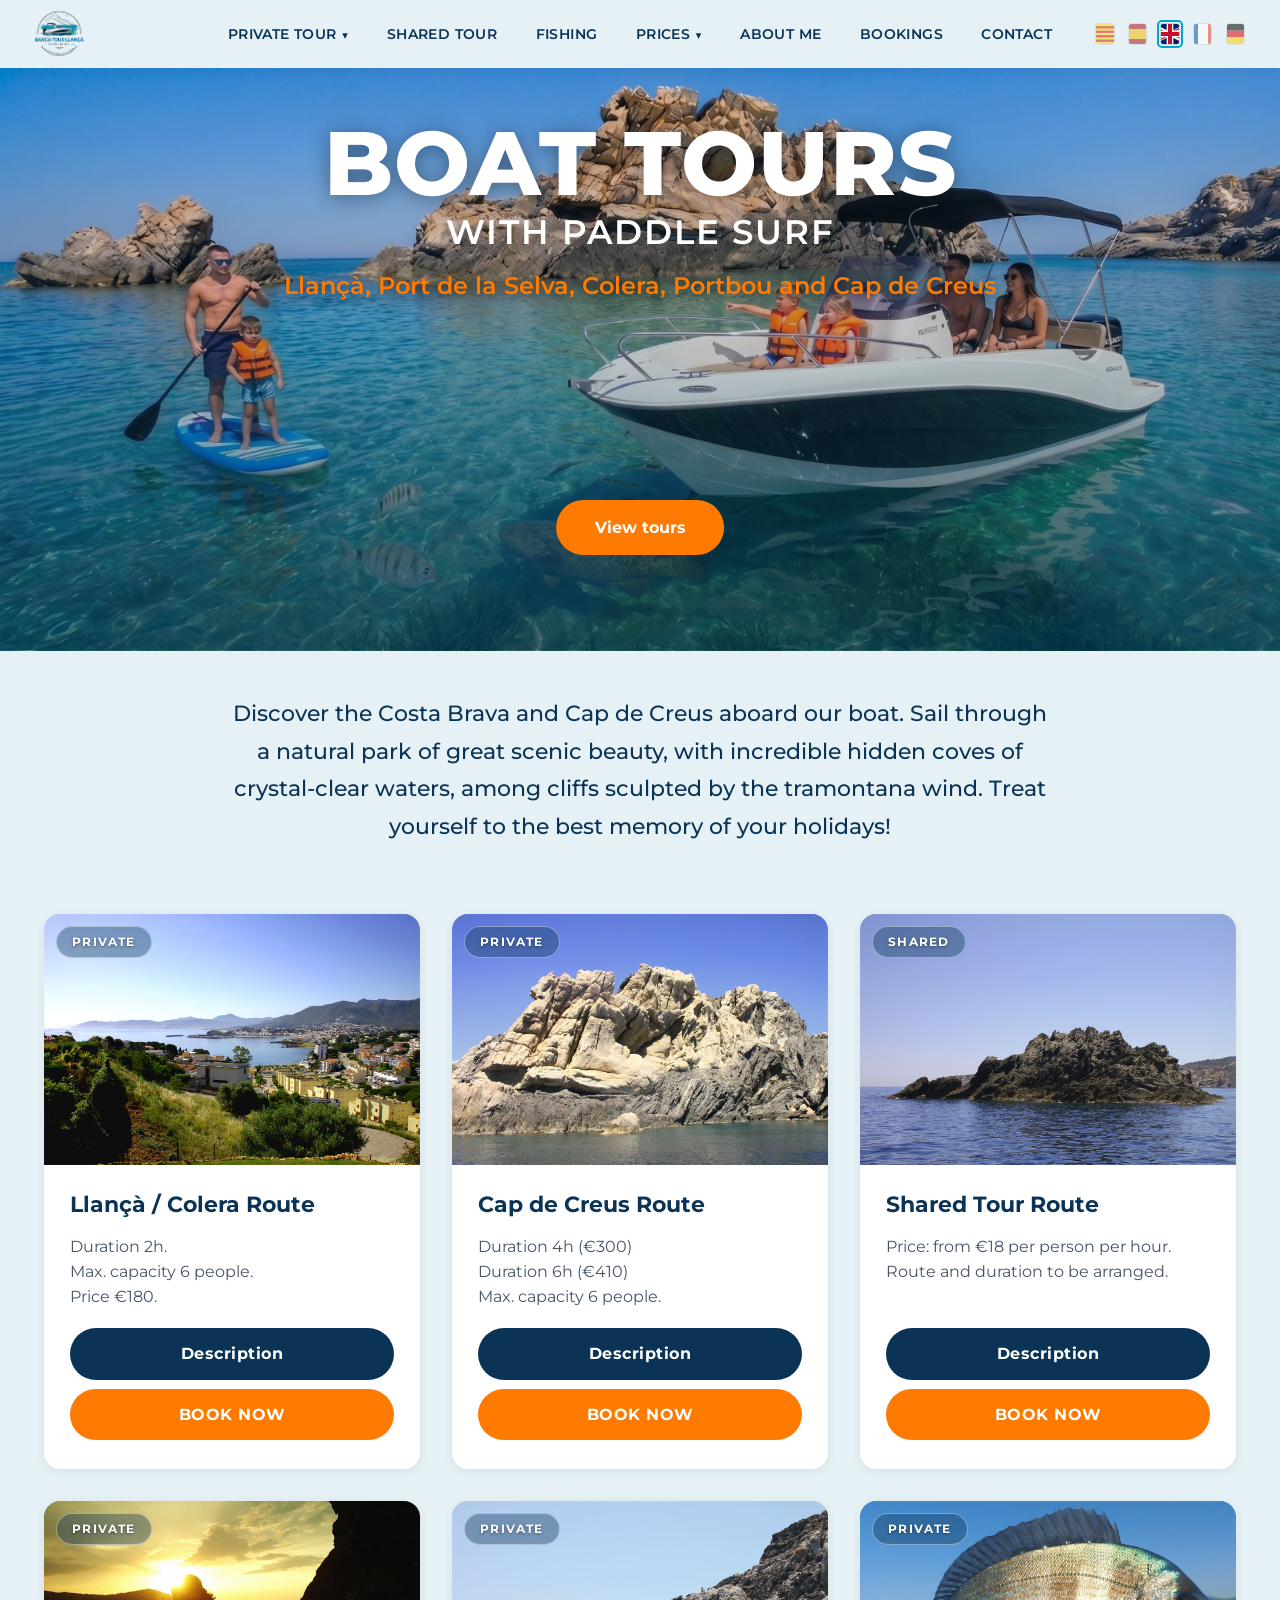
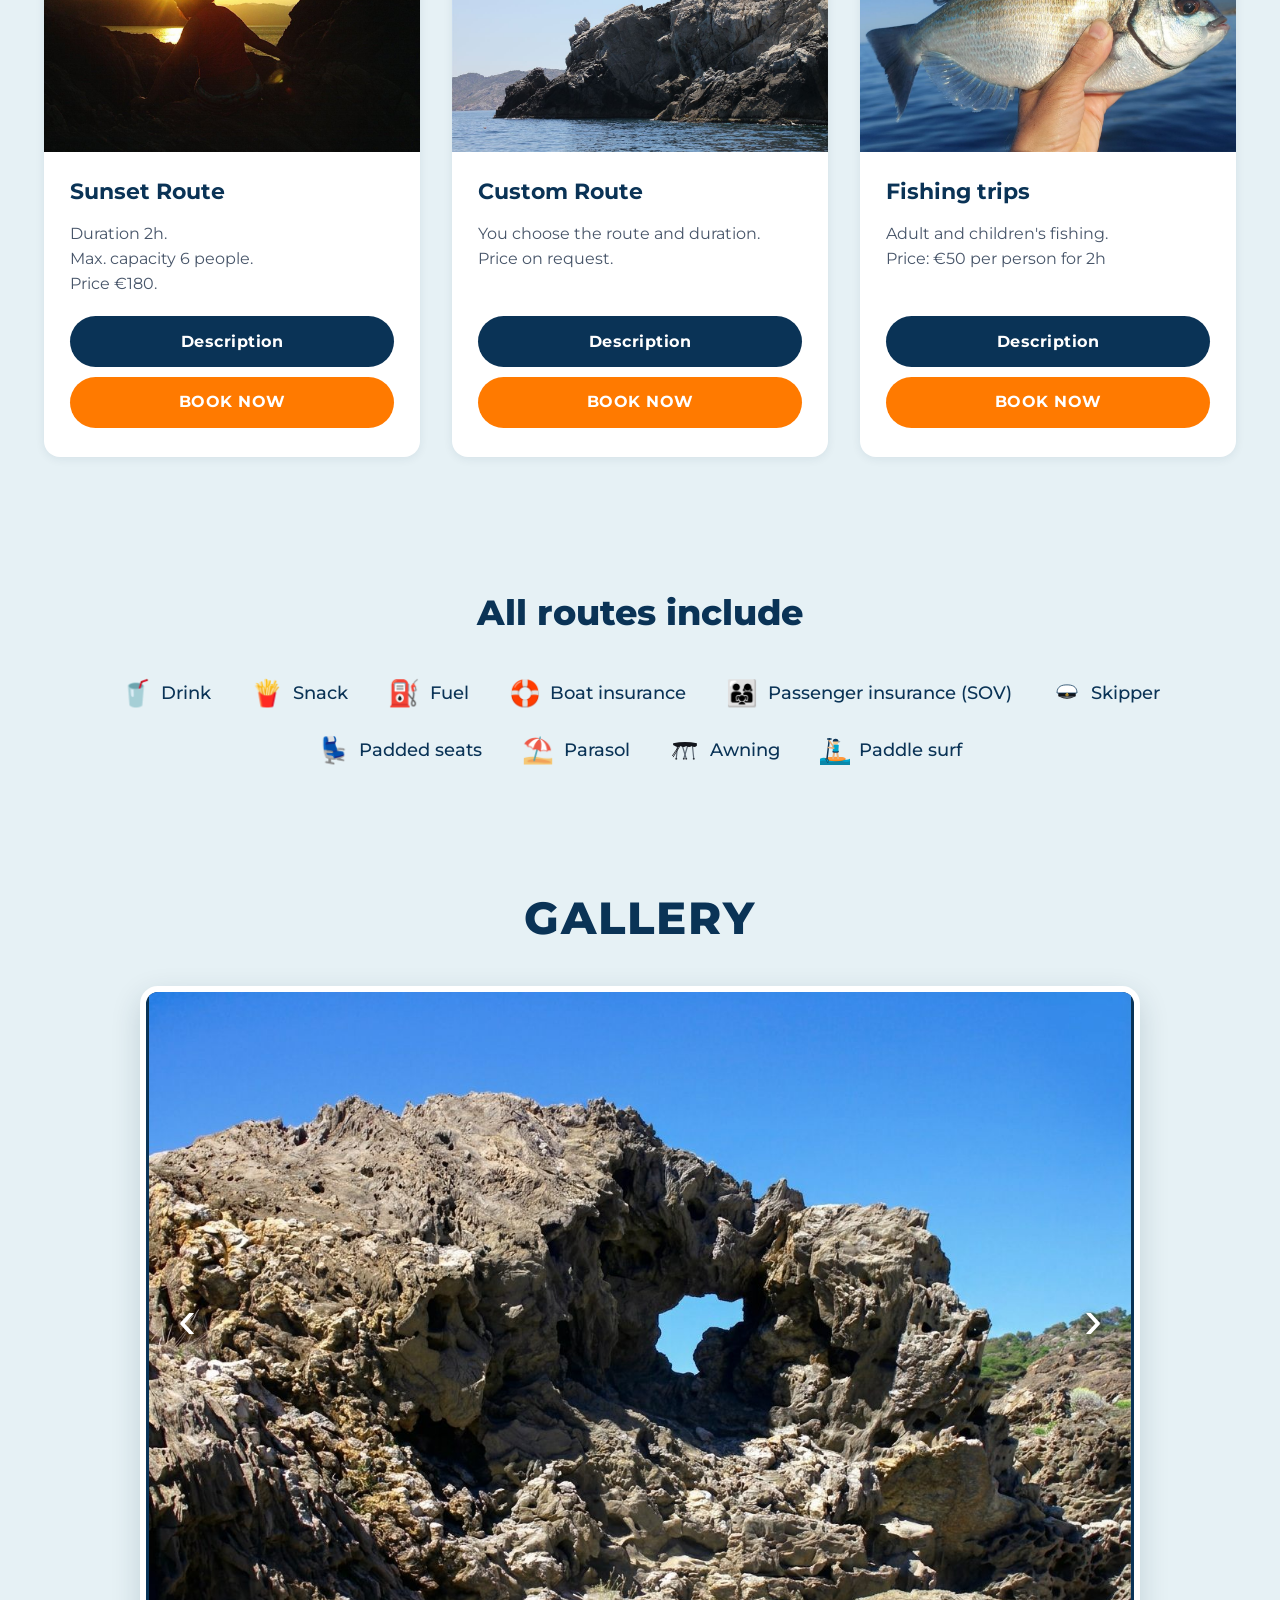
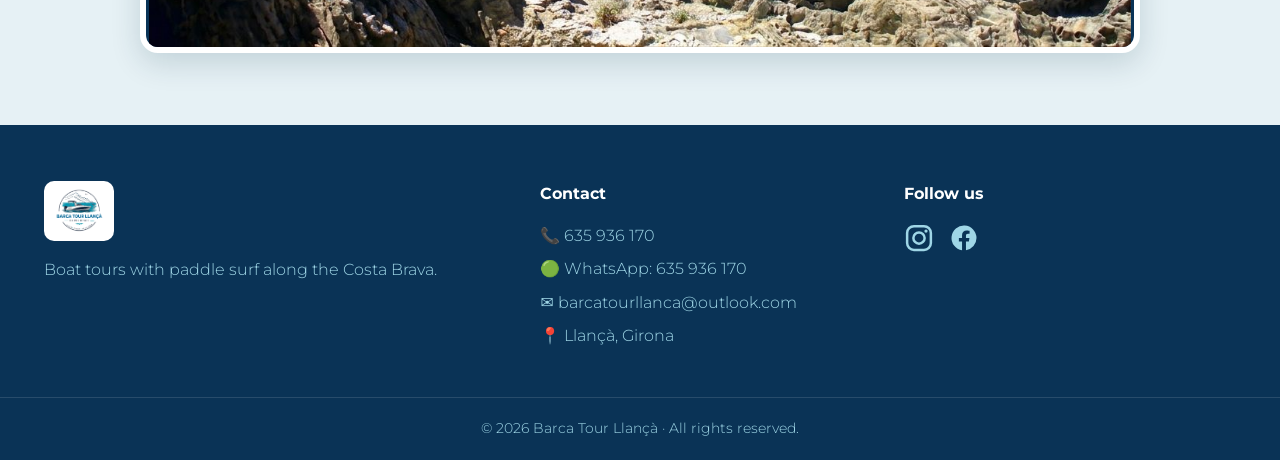
==== commit d66e80f8: "Cambi en el text del tour de pesca" ====
--- a/index.html
+++ b/index.html
@@ -249,7 +249,7 @@
             <h3 class="window-title"><a class="window-link" href="ruta.html?r=v6" data-i18n="w6_title">Salidas de pesca</a></h3>
             <p class="window-detail" data-nosnippet>
               <span data-i18n="w6_l1">Pesca adultos y pesca infantil.</span>
-              <span data-i18n="w6_l2">Precio: 50€ 2,5 horas por persona.</span>
+              <span data-i18n="w6_l2">Precio: 50€ por persona por 2h</span>
             </p>
             <div class="window-actions">
               <a class="btn-desc" href="ruta.html?r=v6" data-i18n="btn_desc">DESCRIPCIÓN</a>
@@ -406,6 +406,6 @@
     </div>
   </footer>
 
-  <script src="js/i18n.js?v=15"></script>
+  <script src="js/i18n.js?v=17"></script>
 </body>
 </html>
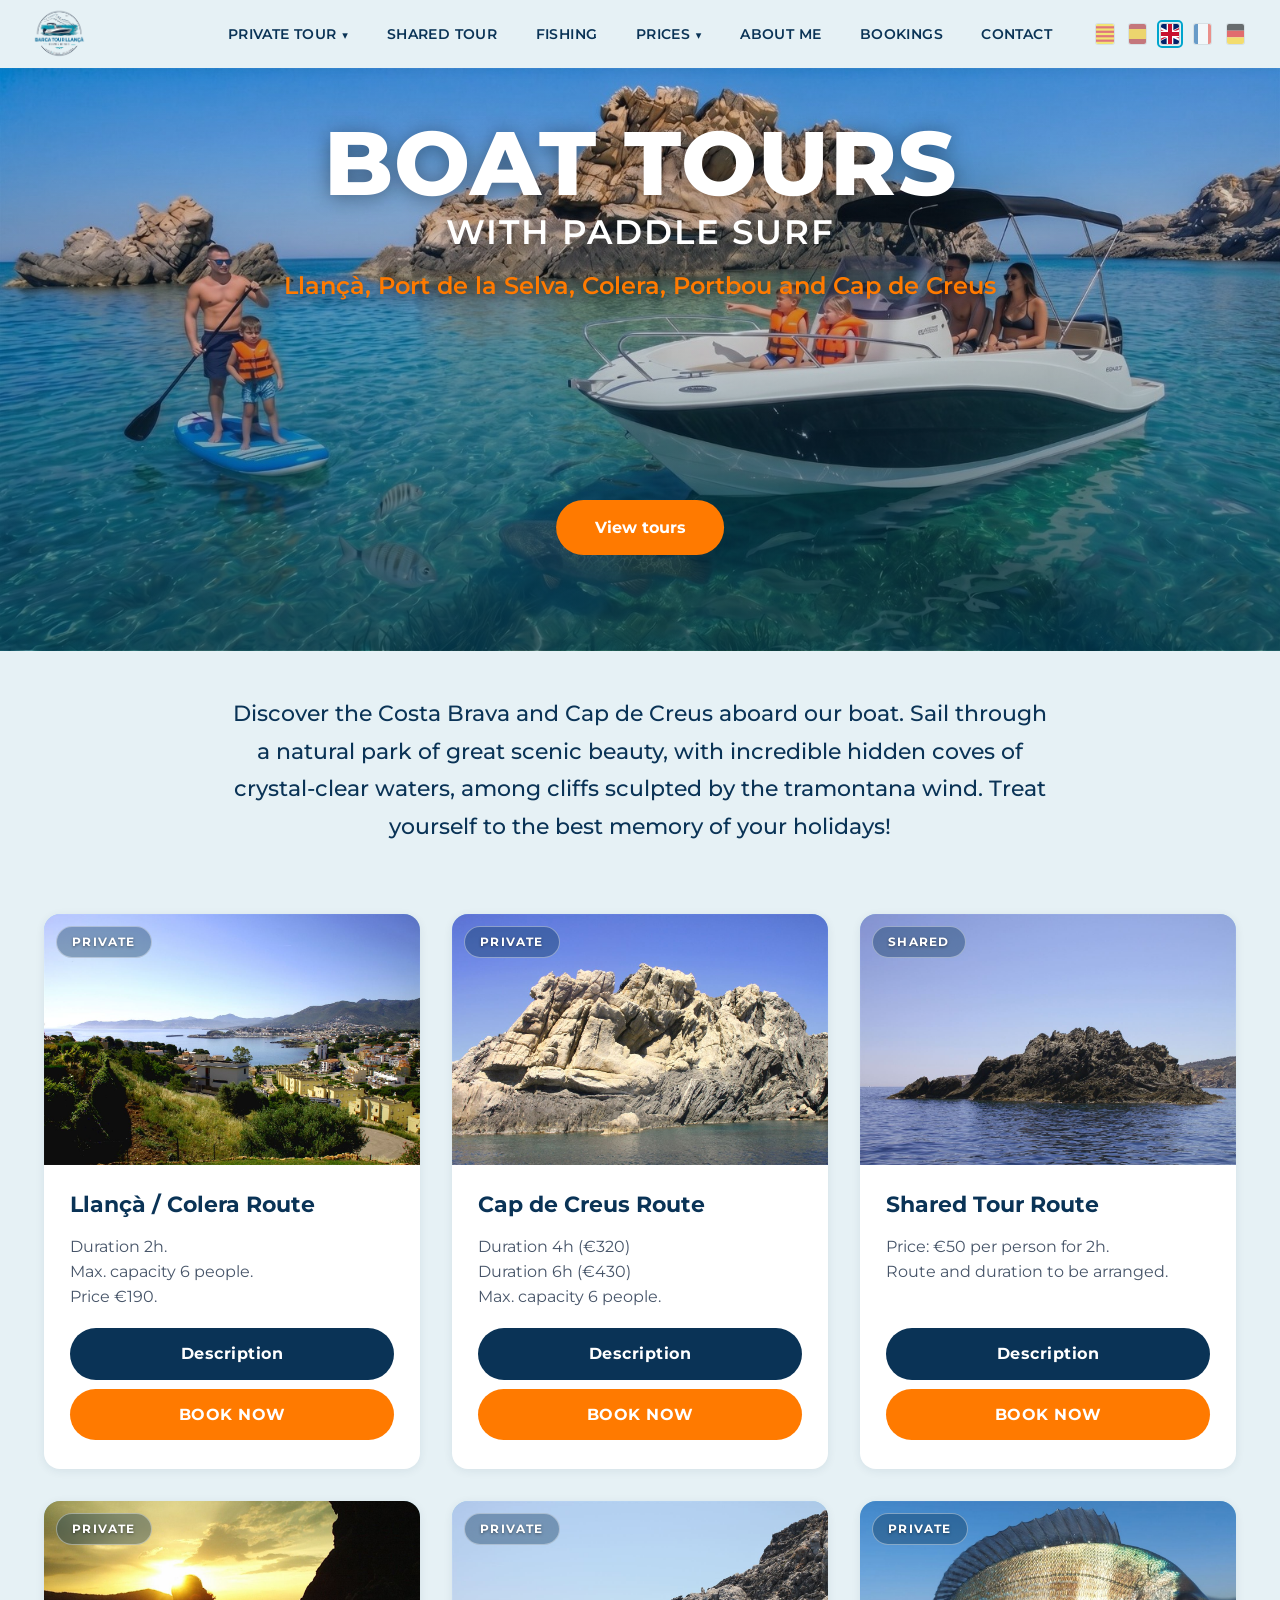
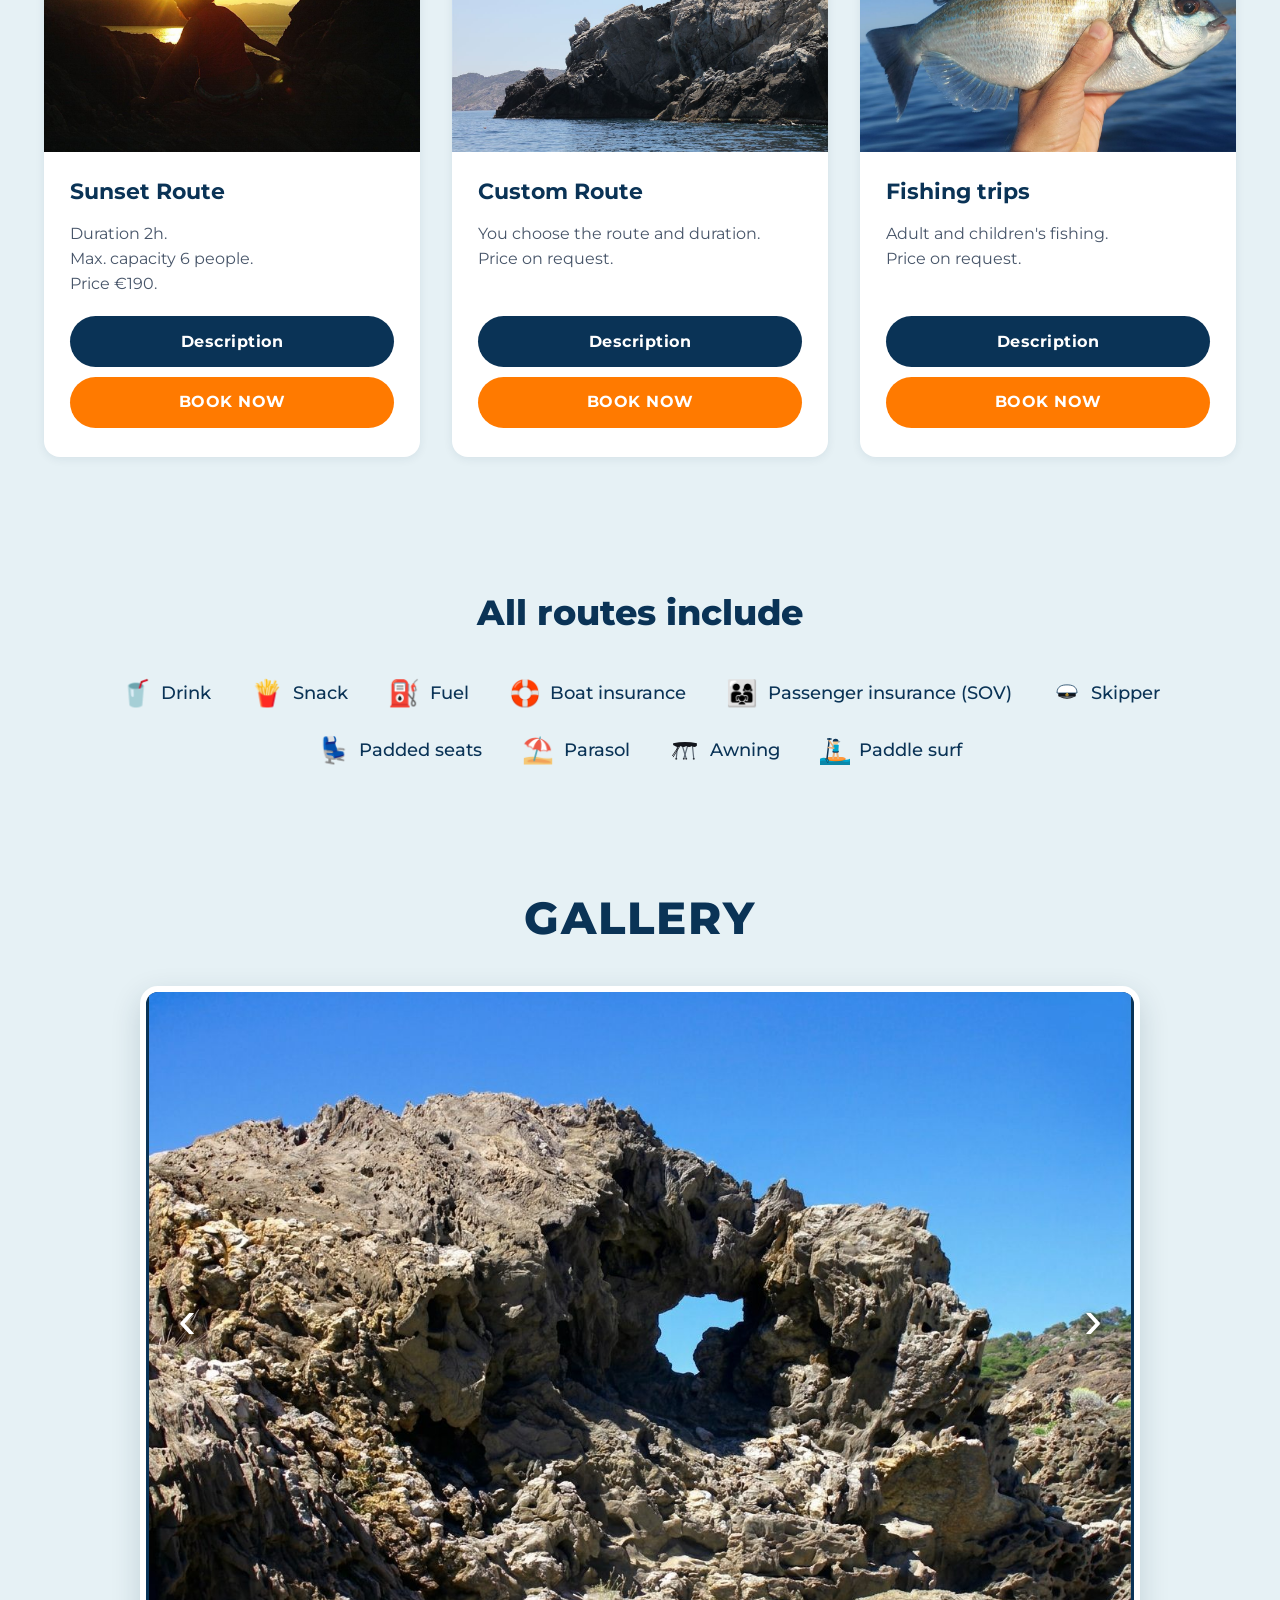
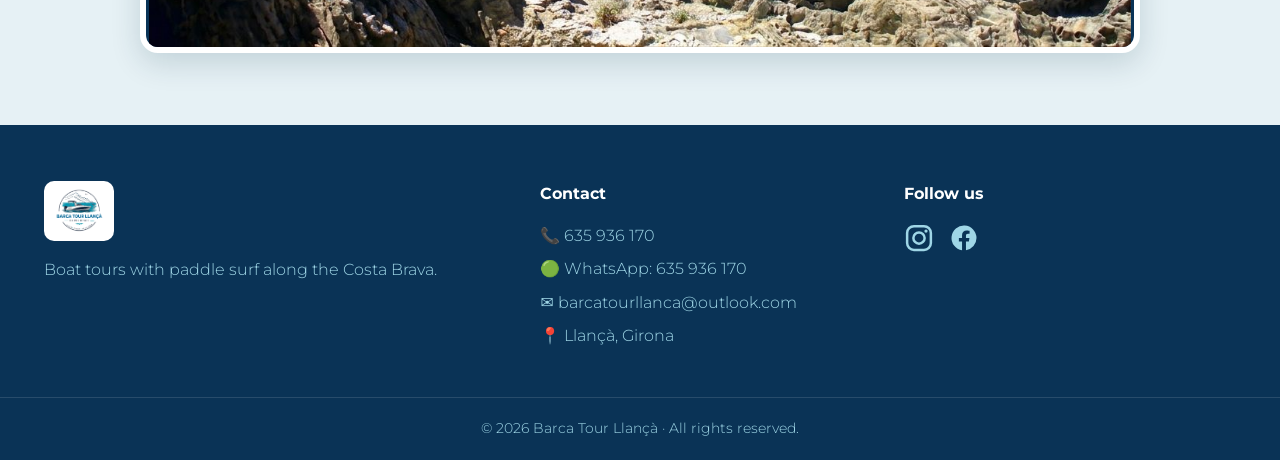
==== commit e2e17ad4: "Fix: Preus" ====
--- a/index.html
+++ b/index.html
@@ -89,9 +89,9 @@
             <li class="nav-item has-dropdown">
               <a href="#tours" data-i18n="nav_prices">PRECIOS</a>
               <ul class="dropdown" data-nosnippet>
-                <li><a href="#tours" data-i18n="pr_2h">2 h — 180€</a></li>
-                <li><a href="#tours" data-i18n="pr_4h">4 h — 300€</a></li>
-                <li><a href="#tours" data-i18n="pr_6h">6 h — 410€</a></li>
+                <li><a href="#tours" data-i18n="pr_2h">2 h — 190€</a></li>
+                <li><a href="#tours" data-i18n="pr_4h">4 h — 320€</a></li>
+                <li><a href="#tours" data-i18n="pr_6h">6 h — 430€</a></li>
               </ul>
             </li>
             <li class="nav-item"><a href="quisoc.html" data-i18n="nav_about">SOBRE MÍ</a></li>
@@ -162,7 +162,7 @@
             <p class="window-detail" data-nosnippet>
               <span data-i18n="w1_l1">Duración 2h.</span>
               <span data-i18n="w1_l2">Capacidad máxima 6p.</span>
-              <span data-i18n="w1_l3">Precio 180€.</span>
+              <span data-i18n="w1_l3">Precio 190€.</span>
             </p>
             <div class="window-actions">
               <a class="btn-desc" href="ruta.html?r=v1" data-i18n="btn_desc">DESCRIPCIÓN</a>
@@ -178,8 +178,8 @@
           <div class="window-info">
             <h3 class="window-title"><a class="window-link" href="ruta.html?r=v2" data-i18n="w2_title">Ruta Cap de Creus</a></h3>
             <p class="window-detail" data-nosnippet>
-              <span data-i18n="w2_l1">Duración 4h (300€)</span>
-              <span data-i18n="w2_l2">Duración 6h (410€)</span>
+              <span data-i18n="w2_l1">Duración 4h (320€)</span>
+              <span data-i18n="w2_l2">Duración 6h (430€)</span>
               <span data-i18n="w2_l3">Capacidad máxima 6p.</span>
             </p>
             <div class="window-actions">
@@ -196,7 +196,7 @@
           <div class="window-info">
             <h3 class="window-title"><a class="window-link" href="ruta.html?r=v5" data-i18n="w5_title">Ruta Tour Compartit</a></h3>
             <p class="window-detail" data-nosnippet>
-              <span data-i18n="w5_l1">Precio: desde 18€ por persona y hora.</span>
+              <span data-i18n="w5_l1">Precio: 50€ por persona por 2h.</span>
               <span data-i18n="w5_l2">Ruta y duración a concretar.</span>
             </p>
             <div class="window-actions">
@@ -215,7 +215,7 @@
             <p class="window-detail" data-nosnippet>
               <span data-i18n="w4_l1">Duración 2h.</span>
               <span data-i18n="w4_l2">Capacidad máxima 6p.</span>
-              <span data-i18n="w4_l3">Precio 180€.</span>
+              <span data-i18n="w4_l3">Precio 190€.</span>
             </p>
             <div class="window-actions">
               <a class="btn-desc" href="ruta.html?r=v4" data-i18n="btn_desc">DESCRIPCIÓN</a>
@@ -249,7 +249,7 @@
             <h3 class="window-title"><a class="window-link" href="ruta.html?r=v6" data-i18n="w6_title">Salidas de pesca</a></h3>
             <p class="window-detail" data-nosnippet>
               <span data-i18n="w6_l1">Pesca adultos y pesca infantil.</span>
-              <span data-i18n="w6_l2">Precio: 50€ por persona por 2h</span>
+              <span data-i18n="w6_l2">Precio a consultar.</span>
             </p>
             <div class="window-actions">
               <a class="btn-desc" href="ruta.html?r=v6" data-i18n="btn_desc">DESCRIPCIÓN</a>
@@ -406,6 +406,6 @@
     </div>
   </footer>
 
-  <script src="js/i18n.js?v=17"></script>
+  <script src="js/i18n.js?v=18"></script>
 </body>
 </html>
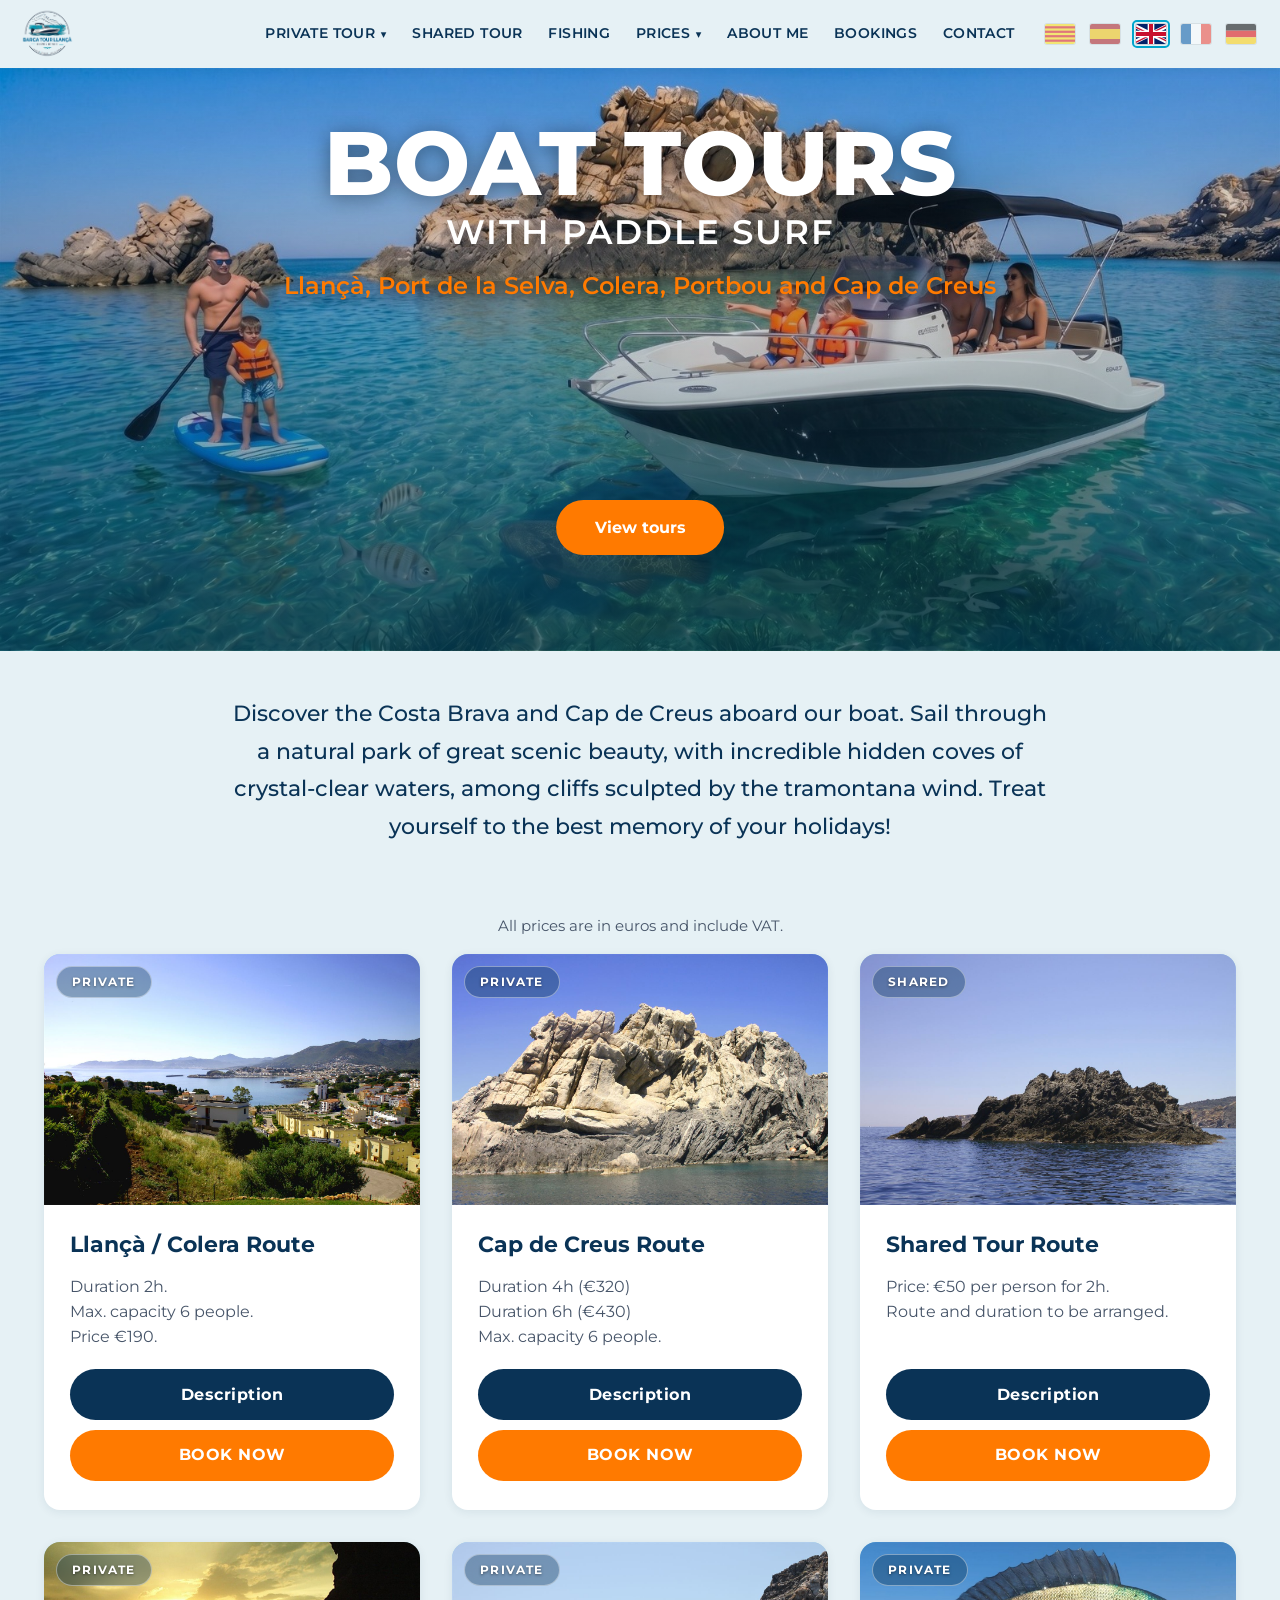
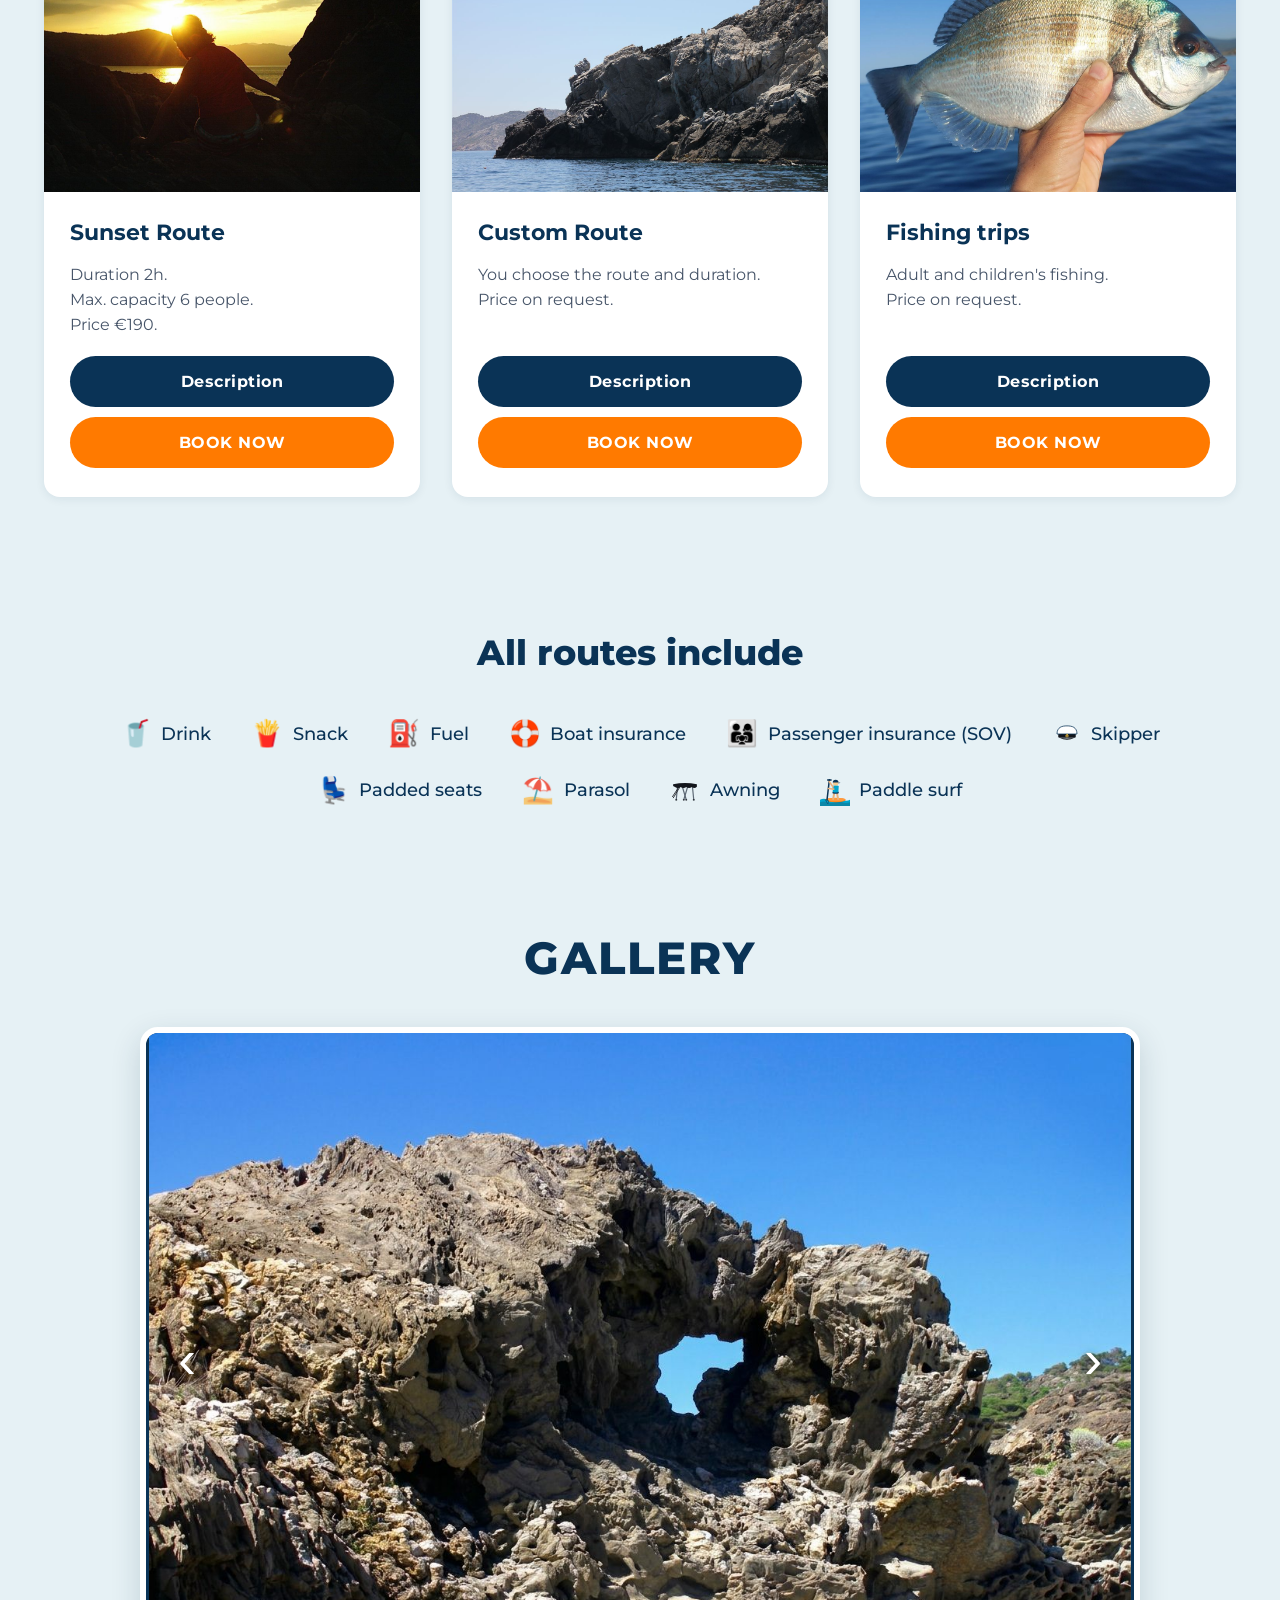
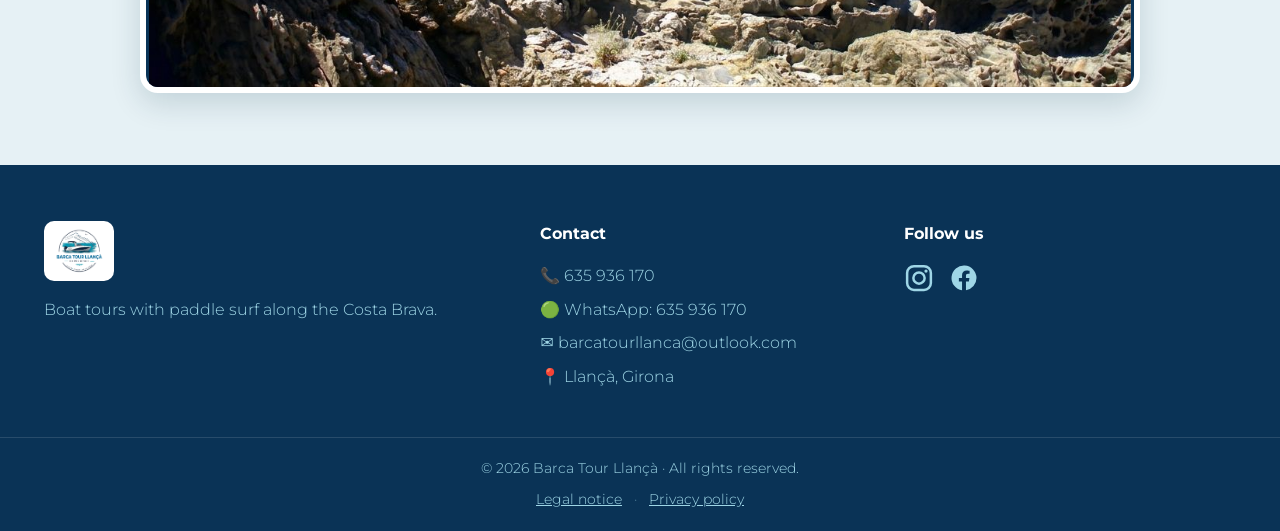
==== commit d1a3fe18: "Afegint coses que faltaven i arreglant problemes." ====
--- a/index.html
+++ b/index.html
@@ -53,14 +53,10 @@
   }
   </script>
 
-  <!-- Tipografia Montserrat (totes les variants) -->
-  <link rel="preconnect" href="https://fonts.googleapis.com" />
-  <link rel="preconnect" href="https://fonts.gstatic.com" crossorigin />
-  <link
-    href="https://fonts.googleapis.com/css2?family=Montserrat:ital,wght@0,100..900;1,100..900&display=swap"
-    rel="stylesheet" />
-
-  <link rel="stylesheet" href="css/styles.css?v=12" />
+  <!-- Tipografia Montserrat, allotjada al propi servidor -->
+  <link rel="preload" href="fonts/montserrat-v31-latin-wght-normal.woff2" as="font" type="font/woff2" crossorigin />
+
+  <link rel="stylesheet" href="css/styles.css?v=14" />
 </head>
 
 <body id="top">
@@ -151,6 +147,7 @@
 
     <!-- 6 finestres (3 + 3) -->
     <section id="tours" class="windows">
+      <p class="tours-note" data-i18n="prices_vat">Todos los precios están en euros e incluyen el IVA.</p>
       <div class="windows-grid">
 
         <!-- 1. Ruta Llançà / Colera (fotos v1) -->
@@ -403,9 +400,14 @@
     </div>
     <div class="footer-bottom">
       <p>© <span id="year"></span> Barca Tour Llançà · <span data-i18n="footer_rights">Todos los derechos reservados.</span></p>
+      <p class="footer-legal">
+        <a href="avis-legal.html" data-i18n="footer_legal">Aviso legal</a>
+        <span class="sep">·</span>
+        <a href="politica-privacitat.html" data-i18n="footer_privacy">Política de privacidad</a>
+      </p>
     </div>
   </footer>
 
-  <script src="js/i18n.js?v=18"></script>
+  <script src="js/i18n.js?v=20"></script>
 </body>
 </html>
--- a/css/styles.css
+++ b/css/styles.css
@@ -1,3 +1,19 @@
+/* ============================================================
+   TIPOGRAFIA PROPIA (Montserrat variable, al nostre servidor)
+   Un sol fitxer cobreix tots els pesos de 100 a 900, aixi que
+   no cal cap connexio a Google Fonts.
+   ============================================================ */
+@font-face {
+  font-family: "Montserrat";
+  font-style: normal;
+  font-weight: 100 900;
+  font-display: swap;
+  src: url("../fonts/montserrat-v31-latin-wght-normal.woff2") format("woff2");
+  unicode-range: U+0000-00FF, U+0131, U+0152-0153, U+02BB-02BC, U+02C6, U+02DA,
+    U+02DC, U+0304, U+0308, U+0329, U+2000-206F, U+2074, U+20AC, U+2122, U+2191,
+    U+2193, U+2212, U+2215, U+FEFF, U+FFFD;
+}
+
 /* ============================================================
    VARIABLES I PALETA (tema marí)
    ============================================================ */
@@ -54,8 +70,10 @@
   gap: 0.45rem;
   grid-column: 3;
   justify-self: end;
+  flex-shrink: 0;          /* mai s'encongeixen encara que falti espai */
 }
 .lang-btn {
+  flex: 0 0 auto;          /* cada bandera mante la seva mida */
   border: 2px solid transparent;
   background: transparent;
   padding: 2px;
@@ -70,6 +88,7 @@
 .lang-btn img {
   width: 30px;
   height: 20px;
+  max-width: none;         /* evita que es deformin en pantalles estretes */
   object-fit: cover;
   border-radius: 2px;
   display: block;
@@ -84,15 +103,18 @@
   margin: 0;
   padding: 0.45rem 2rem;                /* barra una mica més baixa */
   display: grid;
-  grid-template-columns: 1fr auto 1fr;  /* logo esq. | pestanyes centre | idiomes dreta */
+  /* logo esq. | pestanyes centre | idiomes dreta.
+     Els laterals mai es fan mes petits que el seu contingut. */
+  grid-template-columns: minmax(max-content, 1fr) auto minmax(max-content, 1fr);
   align-items: center;
   gap: 1.5rem;
 }
-.logo-link { grid-column: 1; justify-self: start; }   /* logo a l'esquerra de tot */
+.logo-link { grid-column: 1; justify-self: start; flex-shrink: 0; }   /* logo a l'esquerra de tot */
 .nav-row   { grid-column: 2; justify-self: center; }  /* pestanyes al centre */
 .logo {
   height: 54px;
   width: auto;
+  max-width: none;
   object-fit: contain;
   transition: height var(--t);
 }
@@ -581,6 +603,30 @@
 @media (max-width: 980px) {
   .windows-grid { grid-template-columns: repeat(2, 1fr); }
   .footer-inner { grid-template-columns: 1fr 1fr; }
+}
+
+/* Portatils i finestres d'escriptori estretes: les pestanyes es van
+   compactant perque el logo i les 5 banderes es vegin sempre sencers. */
+@media (min-width: 761px) and (max-width: 1500px) {
+  .mainbar-inner { gap: 0.9rem; padding-left: 1.25rem; padding-right: 1.25rem; }
+  .nav-item > a { padding: 0.5rem 0.6rem; font-size: 0.85rem; }
+}
+
+@media (min-width: 761px) and (max-width: 1240px) {
+  .nav-list { gap: 0.15rem; }
+  .nav-item > a { padding: 0.45rem 0.45rem; font-size: 0.78rem; letter-spacing: 0.2px; }
+  .logo { height: 46px; }
+  .site-header.scrolled .logo { height: 38px; }
+  .lang-switcher { gap: 0.3rem; }
+  .lang-btn img { width: 26px; height: 17px; }
+}
+
+@media (min-width: 761px) and (max-width: 1040px) {
+  .mainbar-inner { gap: 0.6rem; padding-left: 0.9rem; padding-right: 0.9rem; }
+  .nav-item > a { padding: 0.4rem 0.35rem; font-size: 0.72rem; }
+  .lang-switcher { gap: 0.25rem; }
+  .lang-btn { padding: 1px; }
+  .lang-btn img { width: 22px; height: 15px; }
 }
 
 @media (max-width: 760px) {
@@ -923,3 +969,94 @@
   .lb-nav { font-size: 2.6rem; padding: 0 0.4rem; }
   .lb-close { font-size: 2.4rem; top: 8px; right: 12px; }
 }
+
+/* ============================================================
+   PAGINES LEGALS (avis legal i politica de privacitat)
+   ============================================================ */
+.legal-page { background: var(--c-foam); }
+.legal {
+  max-width: 900px;
+  margin: 0 auto;
+  padding: 2.5rem 1.5rem 3rem;
+}
+.legal-title {
+  font-size: clamp(1.7rem, 4vw, 2.4rem);
+  font-weight: 800;
+  color: var(--c-deep);
+  text-align: center;
+  margin-bottom: 0.5rem;
+}
+.legal-updated {
+  text-align: center;
+  color: var(--c-muted);
+  font-size: 0.9rem;
+  margin-bottom: 2.2rem;
+}
+.legal h2 {
+  font-size: 1.12rem;
+  font-weight: 700;
+  color: var(--c-deep);
+  margin: 2.1rem 0 0.7rem;
+  padding-bottom: 0.45rem;
+  border-bottom: 2px solid rgba(0, 165, 205, 0.28);
+}
+.legal p { font-size: 1rem; line-height: 1.8; color: var(--c-deep); }
+.legal p + p { margin-top: 0.9rem; }
+/* Els enllacos del text, pero no el boto de tornar a l inici (que ja te el seu estil) */
+.legal a:not(.btn-home) { color: var(--c-primary); text-decoration: underline; }
+.legal a:not(.btn-home):hover { color: var(--c-deep); }
+.legal ul { margin-top: 0.8rem; }
+.legal li {
+  position: relative;
+  padding-left: 1.1rem;
+  margin-bottom: 0.5rem;
+  line-height: 1.75;
+}
+.legal li::before {
+  content: "•";
+  position: absolute;
+  left: 0;
+  color: var(--c-primary);
+  font-weight: 700;
+}
+
+/* Fitxa amb les dades del titular */
+.legal-data {
+  background: var(--c-white);
+  border-radius: var(--radius);
+  box-shadow: var(--shadow-sm);
+  padding: 1.2rem 1.5rem;
+  margin-top: 1rem;
+}
+.legal-data p { margin: 0; padding: 0.45rem 0; }
+.legal-data p + p { margin-top: 0; border-top: 1px solid var(--c-foam); }
+
+/* Dada que encara s'ha d'omplir */
+.pendent {
+  background: #ffe6c2;
+  color: #8a4b00;
+  font-weight: 700;
+  padding: 0.06rem 0.45rem;
+  border-radius: 5px;
+}
+
+/* Nota d'IVA sota les excursions */
+.tours-note {
+  max-width: var(--maxw);
+  margin: 0 auto;
+  padding: 0 1.5rem 1rem;
+  text-align: center;
+  color: var(--c-muted);
+  font-size: 0.95rem;
+}
+
+/* Enllaos legals al peu de pagina */
+.footer-legal { margin-top: 0.55rem; }
+.footer-legal a { color: var(--c-sky); text-decoration: underline; }
+.footer-legal a:hover { color: var(--c-white); }
+.footer-legal .sep { opacity: 0.55; margin: 0 0.5rem; }
+
+@media (max-width: 600px) {
+  .legal { padding: 1.8rem 1.1rem 2.4rem; }
+  .legal-data { padding: 1rem 1.1rem; }
+}
